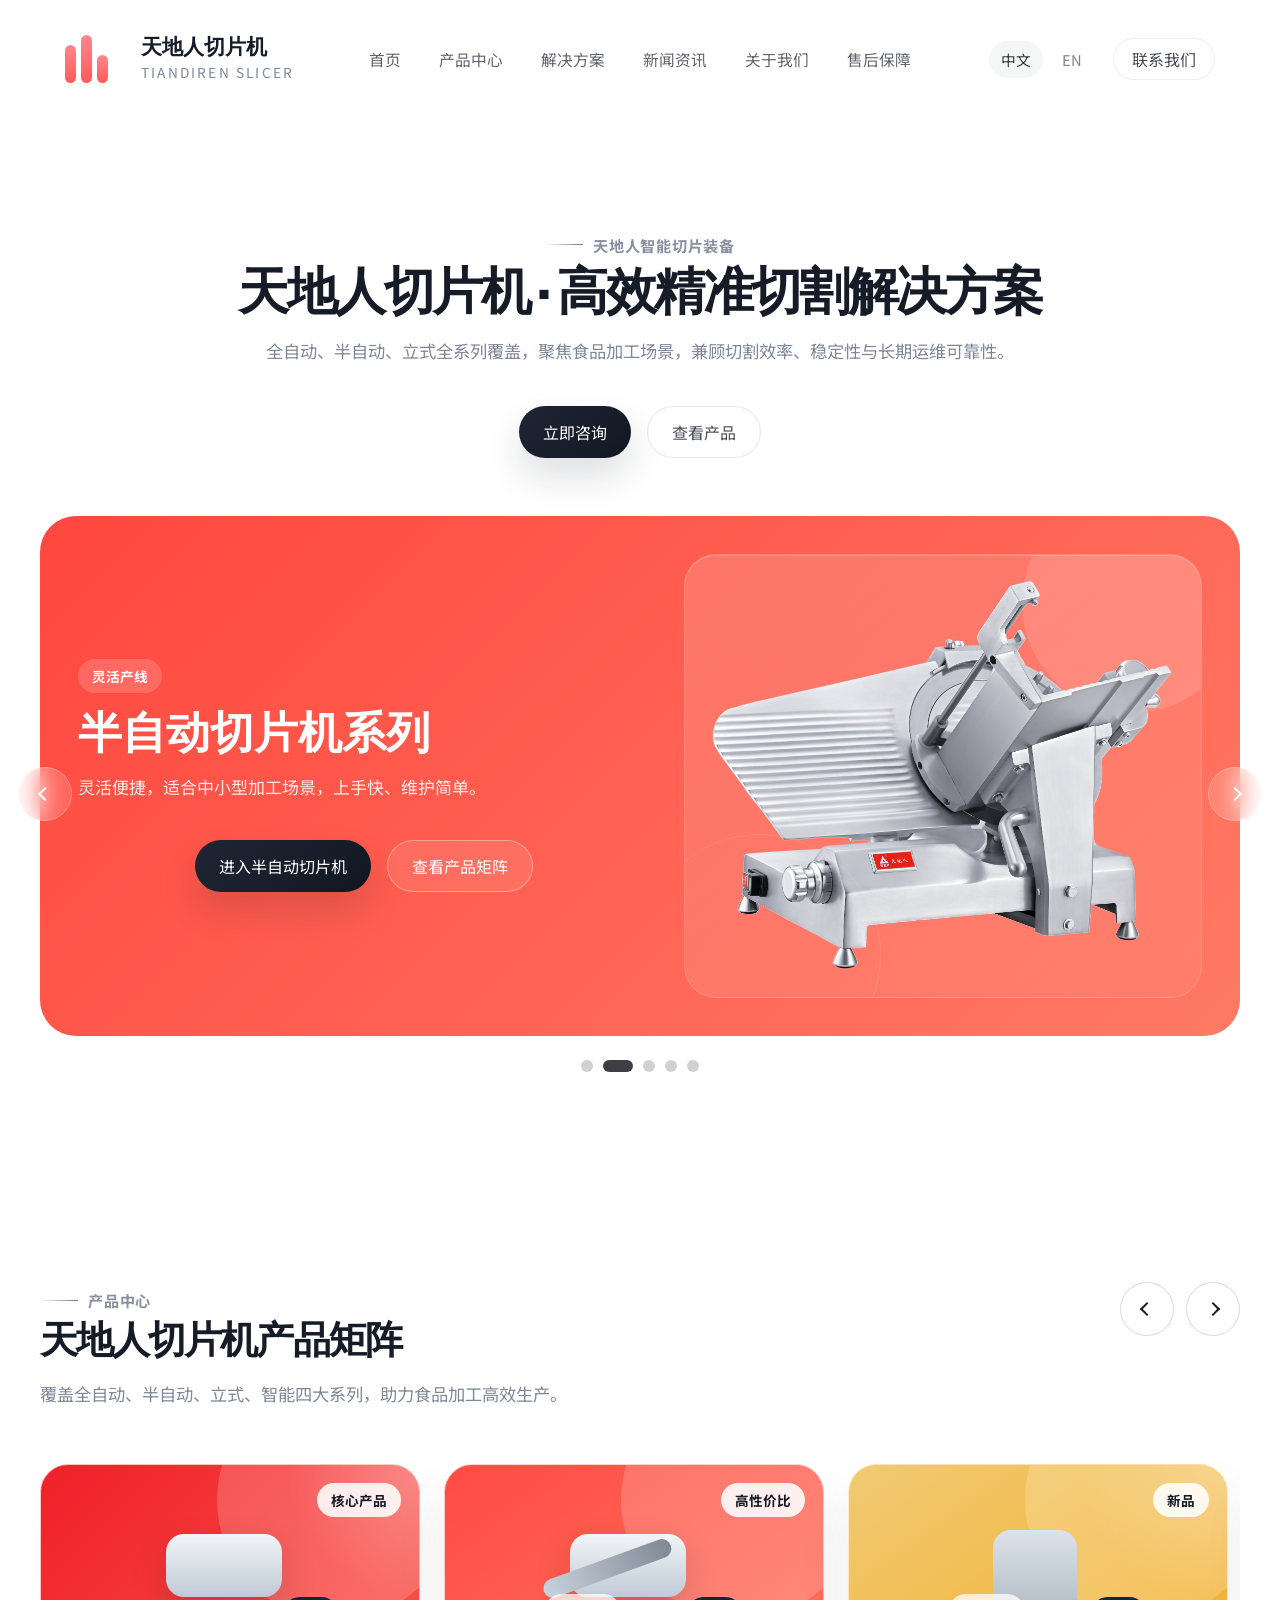
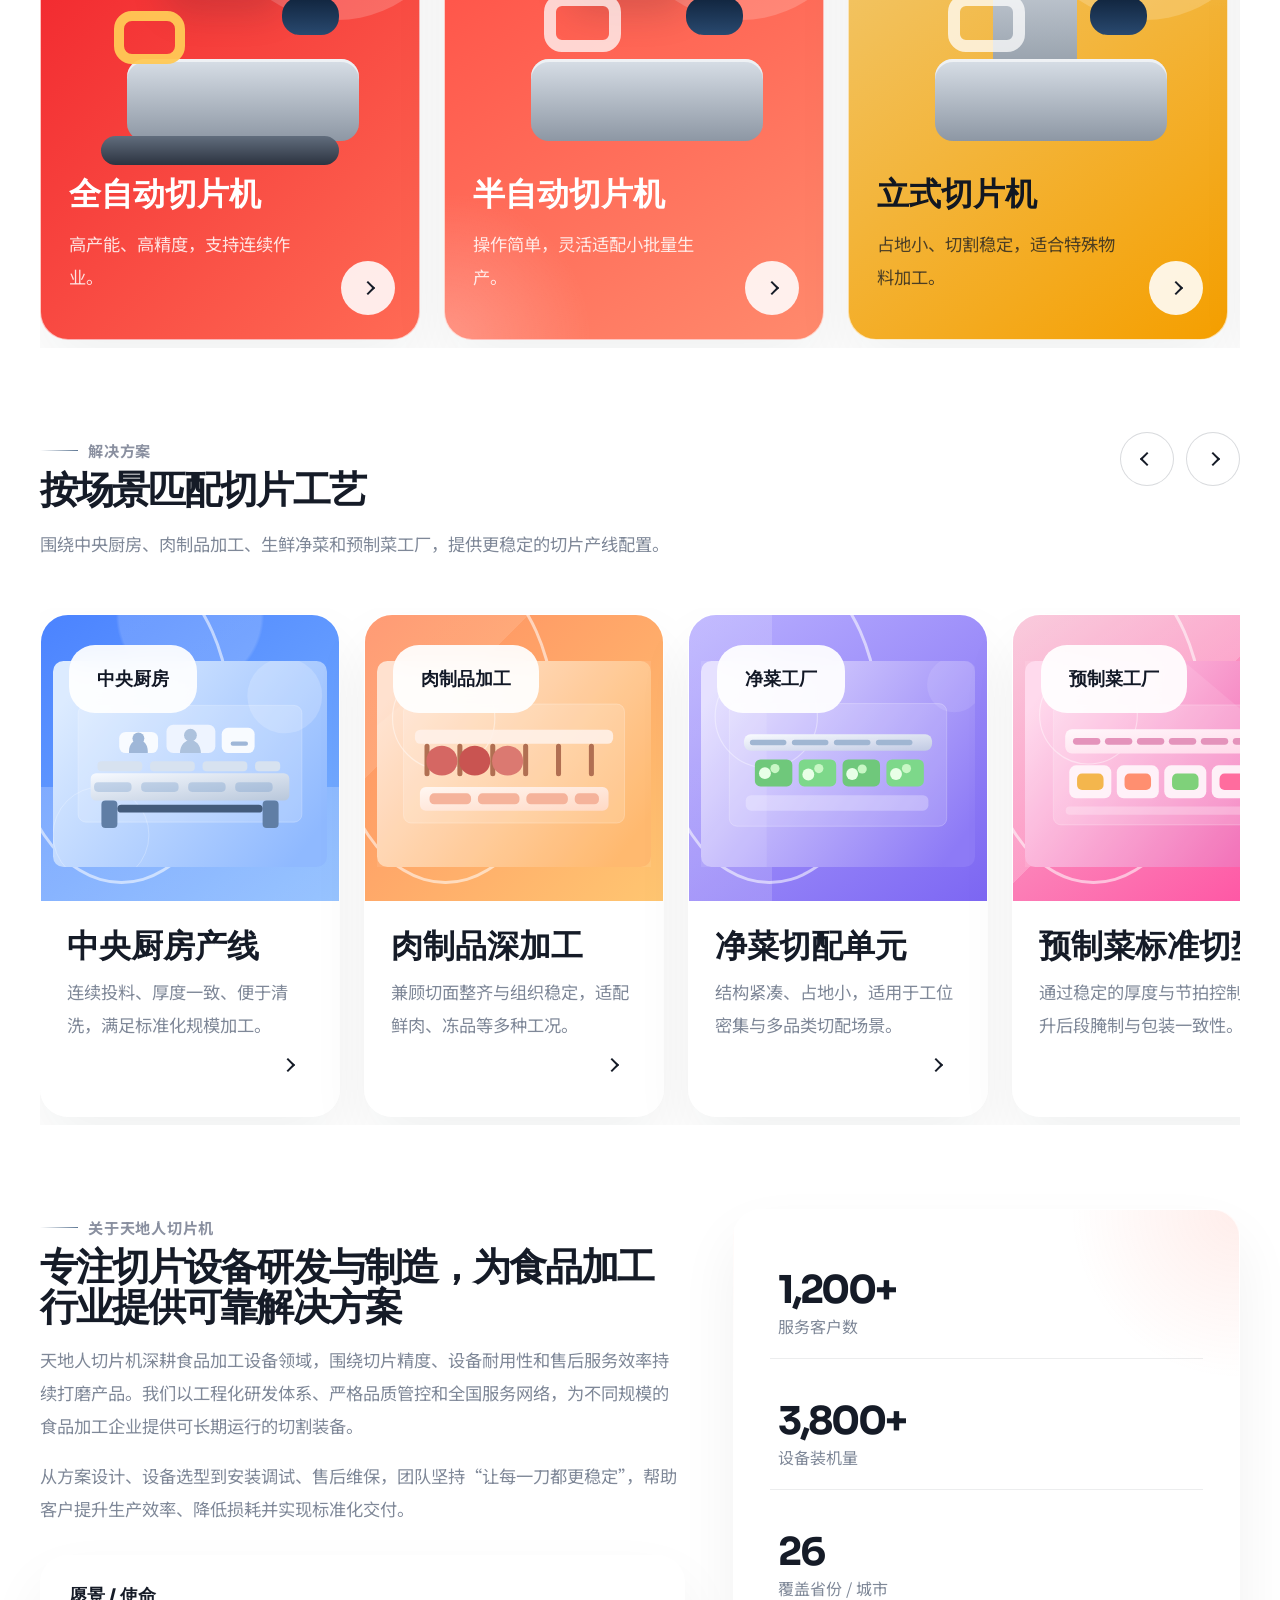
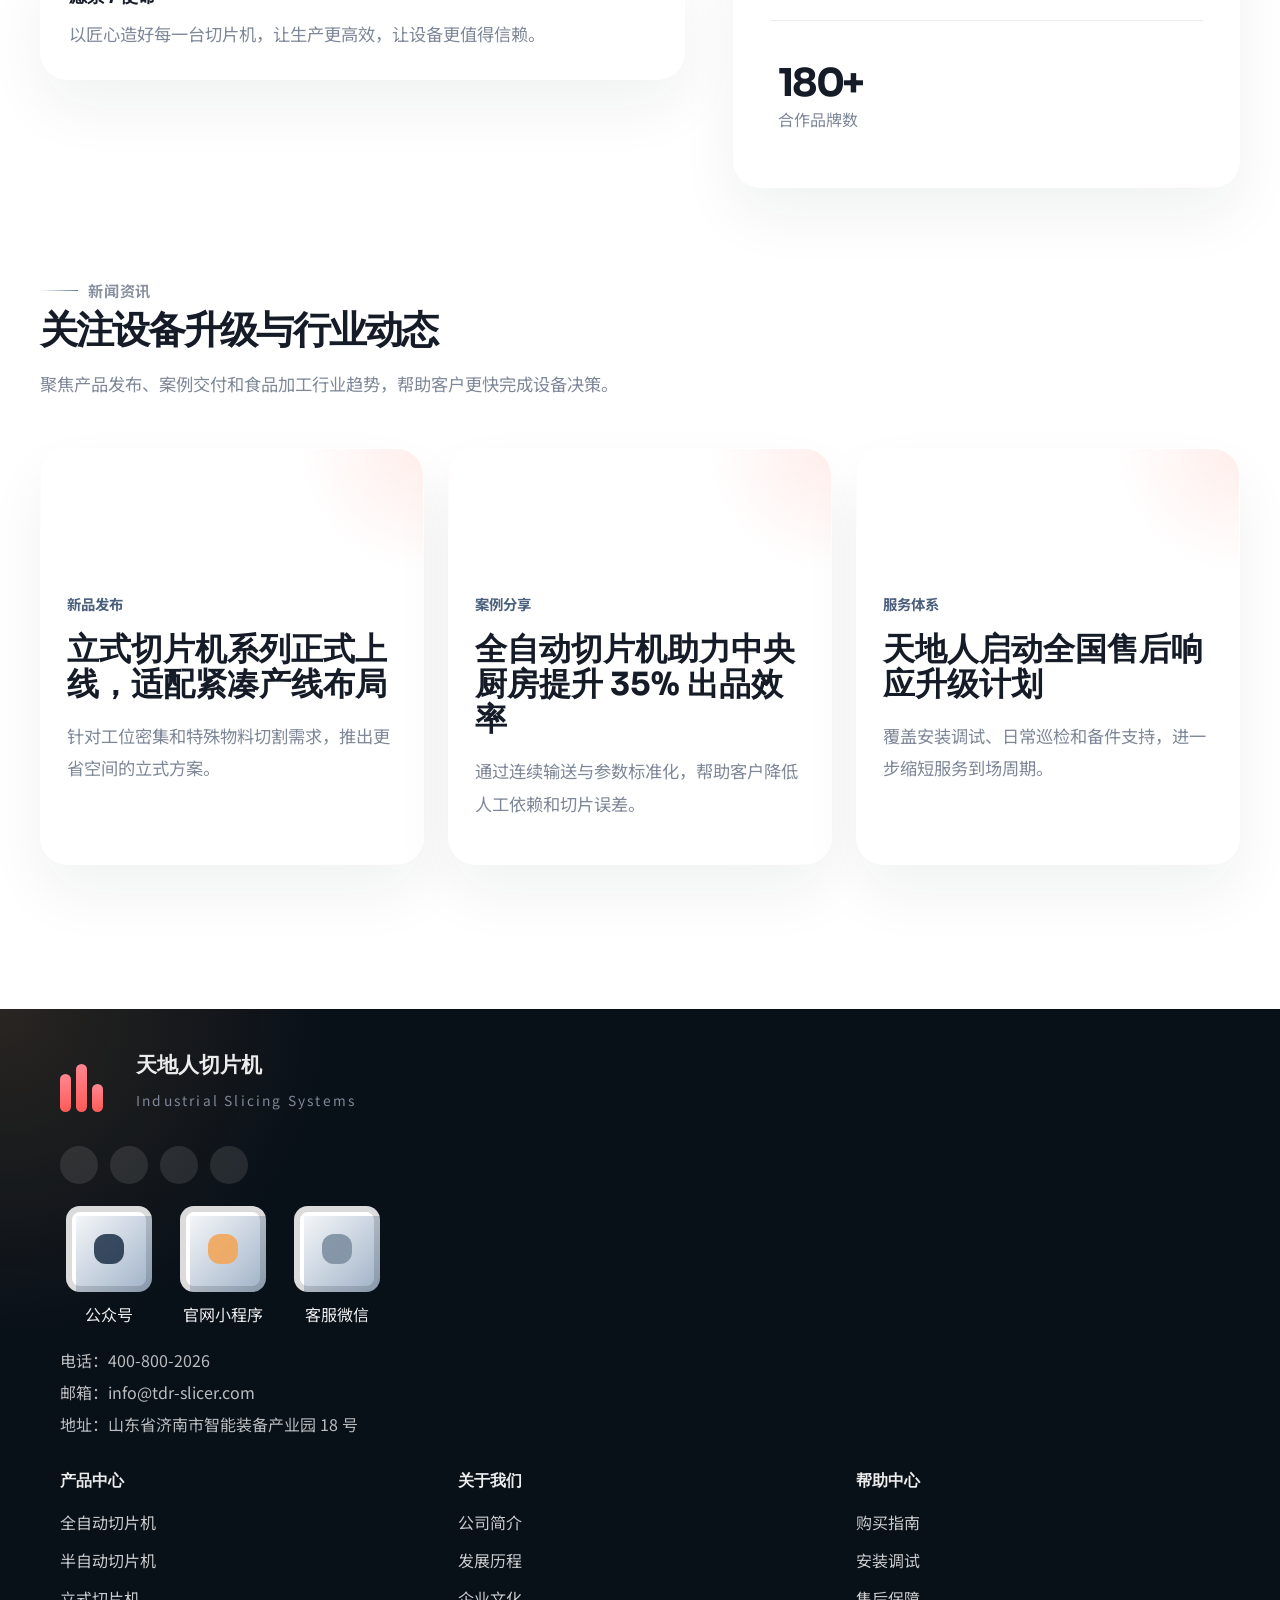
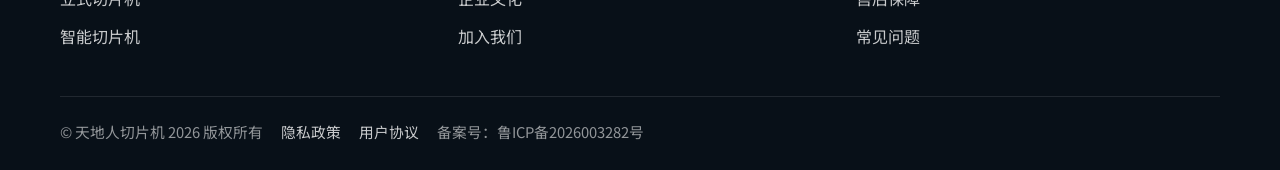
==== index.html @ 0c93b75b "Initial website snapshot" ====
<!doctype html>
<html lang="zh-CN">
  <head>
    <meta charset="UTF-8" />
    <meta name="viewport" content="width=device-width, initial-scale=1.0" />
    <title>天地人切片机 | 高效精准切割解决方案</title>
    <meta
      name="description"
      content="天地人切片机官方网站，提供全自动、半自动、立式切片机及食品加工切割解决方案。"
    />
    <link rel="preconnect" href="https://fonts.googleapis.com" />
    <link rel="preconnect" href="https://fonts.gstatic.com" crossorigin />
    <link
      href="https://fonts.googleapis.com/css2?family=Noto+Sans+SC:wght@400;500;700;800&family=Sora:wght@400;600;700;800&display=swap"
      rel="stylesheet"
    />
    <link rel="stylesheet" href="./styles.css" />
  </head>
  <body>
    <div class="page-shell">
      <header class="site-header">
        <a class="brand" href="#top" aria-label="天地人切片机官网">
          <span class="brand-mark" aria-hidden="true">
            <img class="brand-logo-image" data-image-field="brand.logo" alt="天地人切片机 Logo" />
            <span></span><span></span><span></span><span></span>
          </span>
          <span class="brand-text">
            <strong data-field="brand.name">天地人切片机</strong>
            <small data-field="brand.sub">TIANDIREN SLICER</small>
          </span>
        </a>

        <nav class="main-nav" aria-label="主导航">
          <a href="#top" data-menu-index="0">首页</a>
          <div class="nav-dropdown">
            <a class="nav-parent" href="./products.html" data-menu-index="1">产品中心</a>
            <div class="dropdown-menu" aria-label="产品中心下拉菜单">
              <a href="./products.html?category=automatic" data-product-menu-index="0">全自动切片机</a>
              <a href="./products.html?category=semi-automatic" data-product-menu-index="1">半自动切片机</a>
              <a href="./products.html?category=vertical" data-product-menu-index="2">立式切片机</a>
              <a href="./products.html?category=smart" data-product-menu-index="3">智能切片机</a>
            </div>
          </div>
          <a href="#solutions" data-menu-index="2">解决方案</a>
          <a href="#news" data-menu-index="3">新闻资讯</a>
          <a href="#about" data-menu-index="4">关于我们</a>
          <a href="./page.html?slug=after-sales-support" data-menu-index="5">售后保障</a>
        </nav>

        <div class="header-actions">
          <button class="lang-switch" type="button" aria-label="切换语言">
            <span class="lang-option is-active" data-lang-option="zh">中文</span>
            <span class="lang-option" data-lang-option="en">EN</span>
          </button>
          <a class="ghost-btn header-contact" href="#contact" data-field="header.contact.label">联系我们</a>
          <button class="menu-toggle" type="button" aria-expanded="false" aria-label="展开菜单">
            <span></span><span></span>
          </button>
        </div>
      </header>
      <div class="mobile-nav-backdrop" hidden></div>

      <main id="top">
        <section class="hero">
          <div class="hero-copy">
            <span class="eyebrow" data-field="hero.eyebrow">天地人智能切片装备</span>
            <h1 data-field="hero.title">天地人切片机 · 高效精准切割解决方案</h1>
            <p data-field="hero.desc">
              全自动、半自动、立式全系列覆盖，聚焦食品加工场景，兼顾切割效率、稳定性与长期运维可靠性。
            </p>
            <div class="hero-actions">
              <a class="primary-btn" href="#contact" data-field="hero.primaryLabel">立即咨询</a>
              <a class="ghost-btn dark" href="#products" data-field="hero.secondaryLabel">查看产品</a>
            </div>
          </div>

          <div class="hero-slider" aria-label="首屏轮播">
            <button class="slider-arrow prev" type="button" data-target="hero" aria-label="上一张">
              <span></span>
            </button>
            <div class="hero-track" data-slider="hero" id="hero-track"></div>
            <button class="slider-arrow next" type="button" data-target="hero" aria-label="下一张">
              <span></span>
            </button>

            <div class="hero-indicators" aria-label="轮播指示器" id="hero-indicators"></div>
          </div>
        </section>

        <section class="section" id="products">
          <div class="section-heading">
            <div>
              <span class="eyebrow" data-field="products.heading.eyebrow">产品中心</span>
              <h2 data-field="products.heading.title">天地人切片机产品矩阵</h2>
              <p data-field="products.heading.desc">覆盖全自动、半自动、立式三大系列，助力食品加工高效生产。</p>
            </div>
            <div class="section-nav">
              <button class="slider-arrow subtle prev" type="button" data-target="products" aria-label="上一组产品">
                <span></span>
              </button>
              <button class="slider-arrow subtle next" type="button" data-target="products" aria-label="下一组产品">
                <span></span>
              </button>
            </div>
          </div>

          <div class="card-rail" data-slider="products" id="products-rail"></div>
        </section>

        <section class="section" id="solutions">
          <div class="section-heading">
            <div>
              <span class="eyebrow" data-field="solutions.heading.eyebrow">解决方案</span>
              <h2 data-field="solutions.heading.title">按场景匹配切片工艺</h2>
              <p data-field="solutions.heading.desc">围绕中央厨房、肉制品加工、生鲜净菜和预制菜工厂，提供更稳定的切片产线配置。</p>
            </div>
            <div class="section-nav">
              <button class="slider-arrow subtle prev" type="button" data-target="solutions" aria-label="上一组方案">
                <span></span>
              </button>
              <button class="slider-arrow subtle next" type="button" data-target="solutions" aria-label="下一组方案">
                <span></span>
              </button>
            </div>
          </div>

          <div class="card-rail compact" data-slider="solutions">
            <article class="solution-card">
              <div class="solution-visual blueprint">
                <img class="visual-upload solution-upload" data-image-field="solutions.cards.0.image" alt="" />
                <div class="chip" data-solution-field="chip" data-solution-index="0">中央厨房</div>
              </div>
              <div class="solution-copy">
                <h3 data-solution-field="title" data-solution-index="0">中央厨房产线</h3>
                <p data-solution-field="desc" data-solution-index="0">连续投料、厚度一致、便于清洗，满足标准化规模加工。</p>
              </div>
              <a class="card-link" href="./page.html?slug=central-kitchen-solution" data-solution-link data-solution-index="0" aria-label="查看中央厨房方案"><span></span></a>
            </article>

            <article class="solution-card">
              <div class="solution-visual amber">
                <img class="visual-upload solution-upload" data-image-field="solutions.cards.1.image" alt="" />
                <div class="chip" data-solution-field="chip" data-solution-index="1">肉制品加工</div>
              </div>
              <div class="solution-copy">
                <h3 data-solution-field="title" data-solution-index="1">肉制品深加工</h3>
                <p data-solution-field="desc" data-solution-index="1">兼顾切面整齐与组织稳定，适配鲜肉、冻品等多种工况。</p>
              </div>
              <a class="card-link" href="./page.html?slug=meat-processing-solution" data-solution-link data-solution-index="1" aria-label="查看肉制品方案"><span></span></a>
            </article>

            <article class="solution-card">
              <div class="solution-visual silver">
                <img class="visual-upload solution-upload" data-image-field="solutions.cards.2.image" alt="" />
                <div class="chip" data-solution-field="chip" data-solution-index="2">净菜工厂</div>
              </div>
              <div class="solution-copy">
                <h3 data-solution-field="title" data-solution-index="2">净菜切配单元</h3>
                <p data-solution-field="desc" data-solution-index="2">结构紧凑、占地小，适用于工位密集与多品类切配场景。</p>
              </div>
              <a class="card-link" href="./page.html?slug=fresh-cut-factory-solution" data-solution-link data-solution-index="2" aria-label="查看净菜工厂方案"><span></span></a>
            </article>

            <article class="solution-card">
              <div class="solution-visual rose">
                <img class="visual-upload solution-upload" data-image-field="solutions.cards.3.image" alt="" />
                <div class="chip" data-solution-field="chip" data-solution-index="3">预制菜工厂</div>
              </div>
              <div class="solution-copy">
                <h3 data-solution-field="title" data-solution-index="3">预制菜标准切型</h3>
                <p data-solution-field="desc" data-solution-index="3">通过稳定的厚度与节拍控制，提升后段腌制与包装一致性。</p>
              </div>
              <a class="card-link" href="./page.html?slug=prepared-food-solution" data-solution-link data-solution-index="3" aria-label="查看预制菜方案"><span></span></a>
            </article>
          </div>
        </section>

        <section class="about section" id="about">
          <div class="about-copy">
            <span class="eyebrow" data-field="about.eyebrow">关于天地人切片机</span>
            <h2 data-field="about.title">专注切片设备研发与制造，为食品加工行业提供可靠解决方案</h2>
            <p data-field="about.p1">
              天地人切片机深耕食品加工设备领域，围绕切片精度、设备耐用性和售后服务效率持续打磨产品。
              我们以工程化研发体系、严格品质管控和全国服务网络，为不同规模的食品加工企业提供可长期运行的切割装备。
            </p>
            <p data-field="about.p2">
              从方案设计、设备选型到安装调试、售后维保，团队坚持“让每一刀都更稳定”，帮助客户提升生产效率、降低损耗并实现标准化交付。
            </p>
            <div class="mission-box">
              <strong data-field="about.missionTitle">愿景 / 使命</strong>
              <p data-field="about.missionDesc">以匠心造好每一台切片机，让生产更高效，让设备更值得信赖。</p>
            </div>
          </div>

          <div class="stats-panel">
            <div class="stat-item">
              <strong data-stat-field="value" data-stat-index="0">1,200+</strong>
              <span data-stat-field="label" data-stat-index="0">服务客户数</span>
            </div>
            <div class="stat-item">
              <strong data-stat-field="value" data-stat-index="1">3,800+</strong>
              <span data-stat-field="label" data-stat-index="1">设备装机量</span>
            </div>
            <div class="stat-item">
              <strong data-stat-field="value" data-stat-index="2">26</strong>
              <span data-stat-field="label" data-stat-index="2">覆盖省份 / 城市</span>
            </div>
            <div class="stat-item">
              <strong data-stat-field="value" data-stat-index="3">180+</strong>
              <span data-stat-field="label" data-stat-index="3">合作品牌数</span>
            </div>
          </div>
        </section>

        <section class="section news-section" id="news">
          <div class="section-heading">
            <div>
              <span class="eyebrow" data-field="news.heading.eyebrow">新闻资讯</span>
              <h2 data-field="news.heading.title">关注设备升级与行业动态</h2>
              <p data-field="news.heading.desc">聚焦产品发布、案例交付和食品加工行业趋势，帮助客户更快完成设备决策。</p>
            </div>
          </div>
          <div class="news-grid">
            <article class="news-card">
              <img class="visual-upload news-upload" data-image-field="news.cards.0.image" alt="" />
              <span data-news-field="tag" data-news-index="0">新品发布</span>
              <h3 data-news-field="title" data-news-index="0">立式切片机系列正式上线，适配紧凑产线布局</h3>
              <p data-news-field="desc" data-news-index="0">针对工位密集和特殊物料切割需求，推出更省空间的立式方案。</p>
            </article>
            <article class="news-card">
              <img class="visual-upload news-upload" data-image-field="news.cards.1.image" alt="" />
              <span data-news-field="tag" data-news-index="1">案例分享</span>
              <h3 data-news-field="title" data-news-index="1">全自动切片机助力中央厨房提升 35% 出品效率</h3>
              <p data-news-field="desc" data-news-index="1">通过连续输送与参数标准化，帮助客户降低人工依赖和切片误差。</p>
            </article>
            <article class="news-card">
              <img class="visual-upload news-upload" data-image-field="news.cards.2.image" alt="" />
              <span data-news-field="tag" data-news-index="2">服务体系</span>
              <h3 data-news-field="title" data-news-index="2">天地人启动全国售后响应升级计划</h3>
              <p data-news-field="desc" data-news-index="2">覆盖安装调试、日常巡检和备件支持，进一步缩短服务到场周期。</p>
            </article>
          </div>
        </section>
      </main>

    </div>

    <footer class="site-footer" id="contact">
      <div class="site-footer-inner">
        <div class="footer-branding">
          <div class="footer-logo">
            <span class="brand-mark" aria-hidden="true">
              <img class="brand-logo-image" data-image-field="brand.logo" alt="天地人切片机 Logo" />
              <span></span><span></span><span></span><span></span>
            </span>
            <div>
              <strong data-field="footer.brandName">天地人切片机</strong>
              <p data-field="footer.brandSub">Industrial Slicing Systems</p>
            </div>
          </div>

          <div class="social-row">
            <a href="mailto:info@tdr-slicer.com" aria-label="邮箱"></a>
            <a href="tel:400-800-2026" aria-label="电话"></a>
            <a href="#" aria-label="微信"></a>
            <a href="#" aria-label="抖音"></a>
          </div>

          <div class="qr-grid">
            <div class="qr-card">
              <div class="qr-code" data-qr-index="0"></div>
              <span data-qr-label="0">公众号</span>
            </div>
            <div class="qr-card">
              <div class="qr-code alt" data-qr-index="1"></div>
              <span data-qr-label="1">官网小程序</span>
            </div>
            <div class="qr-card">
              <div class="qr-code warm" data-qr-index="2"></div>
              <span data-qr-label="2">客服微信</span>
            </div>
          </div>

          <ul class="contact-list">
            <li data-footer-contact="0">电话：400-800-2026</li>
            <li data-footer-contact="1">邮箱：info@tdr-slicer.com</li>
            <li data-footer-contact="2">地址：山东省济南市智能装备产业园 18 号</li>
          </ul>
        </div>

        <div class="footer-links">
          <div data-footer-col="0">
            <h3 data-footer-col-title="0">产品中心</h3>
            <a href="#products" data-footer-link="0:0">全自动切片机</a>
            <a href="#products" data-footer-link="0:1">半自动切片机</a>
            <a href="#products" data-footer-link="0:2">立式切片机</a>
            <a href="#products" data-footer-link="0:3">配件服务</a>
          </div>
          <div data-footer-col="1">
            <h3 data-footer-col-title="1">关于我们</h3>
            <a href="#about" data-footer-link="1:0">公司简介</a>
            <a href="#about" data-footer-link="1:1">发展历程</a>
            <a href="#about" data-footer-link="1:2">企业文化</a>
            <a href="#contact" data-footer-link="1:3">加入我们</a>
          </div>
          <div data-footer-col="2">
            <h3 data-footer-col-title="2">帮助中心</h3>
            <a href="#contact" data-footer-link="2:0">购买指南</a>
            <a href="#contact" data-footer-link="2:1">安装调试</a>
            <a href="#contact" data-footer-link="2:2">售后保障</a>
            <a href="#contact" data-footer-link="2:3">常见问题</a>
          </div>
        </div>

        <div class="footer-bottom">
          <span data-field="footer.copyright">© 天地人切片机 2026 版权所有</span>
          <a href="#" data-field="footer.privacy">隐私政策</a>
          <a href="#" data-field="footer.terms">用户协议</a>
          <span data-field="footer.icp">备案号：鲁ICP备2026003282号</span>
        </div>
      </div>
    </footer>

    <script src="./content.js"></script>
    <script src="./script.js"></script>
  </body>
</html>
---- styles.css ----
:root {
  --bg: #ffffff;
  --surface: rgba(255, 255, 255, 0.78);
  --surface-strong: #ffffff;
  --ink: #151b27;
  --muted: #7f8898;
  --line: rgba(16, 26, 43, 0.08);
  --deep-blue: #121826;
  --steel: #a6adba;
  --silver: #e2e2e6;
  --orange: #ff6e57;
  --orange-soft: #ffb493;
  --shadow: 0 28px 60px rgba(21, 27, 39, 0.06);
  --radius-xl: 36px;
  --radius-lg: 28px;
  --radius-md: 22px;
  --container: min(1760px, calc(100vw - 96px));
}

* {
  box-sizing: border-box;
}

html {
  scroll-behavior: smooth;
}

body {
  margin: 0;
  font-family: "Noto Sans SC", sans-serif;
  color: var(--ink);
  background: #ffffff;
}

a {
  color: inherit;
  text-decoration: none;
}

button {
  font: inherit;
}

.page-shell {
  width: var(--container);
  margin: 0 auto;
  padding: 20px 0 48px;
}

.site-header {
  position: sticky;
  top: 20px;
  z-index: 20;
  display: flex;
  align-items: center;
  justify-content: space-between;
  gap: 24px;
  padding: 14px 24px;
  margin-bottom: 36px;
  border: 1px solid transparent;
  border-radius: 999px;
  background: transparent;
  backdrop-filter: none;
  box-shadow: none;
  transform: translateY(0);
  opacity: 1;
  transition: transform 0.32s ease, opacity 0.32s ease;
}

.site-header.is-hidden {
  transform: translateY(-140%);
  opacity: 0;
  pointer-events: none;
}

.brand,
.footer-logo {
  display: flex;
  align-items: center;
  gap: 18px;
}

.brand-mark {
  display: inline-grid;
  grid-template-columns: repeat(4, 11px);
  gap: 5px;
  align-items: end;
  width: 58px;
  height: 48px;
  position: relative;
  flex: 0 0 58px;
}

.brand-mark span {
  display: block;
  width: 11px;
  border-radius: 999px;
  background: linear-gradient(180deg, #ff8790 0%, #ff5a57 100%);
}

.brand-logo-image {
  position: absolute;
  inset: 0;
  width: 100%;
  height: 100%;
  object-fit: contain;
  opacity: 0;
  z-index: 2;
}

.brand-logo-image.has-image {
  opacity: 1;
}

.brand-mark.has-image span {
  opacity: 0;
}

.brand-mark span:nth-child(1) {
  height: 24px;
}

.brand-mark span:nth-child(2) {
  height: 38px;
}

.brand-mark span:nth-child(3) {
  height: 48px;
}

.brand-mark span:nth-child(4) {
  height: 28px;
}

.brand-text strong,
.footer-logo strong {
  display: block;
  font-family: "Sora", sans-serif;
  font-size: 1.34rem;
  line-height: 1.1;
}

.brand-text small,
.footer-logo p {
  color: var(--muted);
  font-size: 0.86rem;
  letter-spacing: 0.16em;
}

.main-nav {
  display: flex;
  align-items: center;
  gap: 18px;
}

.nav-dropdown {
  position: relative;
  display: flex;
  align-items: center;
}

.nav-parent {
  display: inline-flex;
  align-items: center;
}

.dropdown-menu {
  position: absolute;
  top: calc(100% + 14px);
  left: 50%;
  display: grid;
  min-width: 220px;
  padding: 10px;
  border: 1px solid rgba(16, 26, 43, 0.08);
  border-radius: 22px;
  background: rgba(255, 255, 255, 0.98);
  box-shadow: 0 22px 44px rgba(16, 26, 43, 0.12);
  opacity: 0;
  visibility: hidden;
  transform: translateX(-50%) translateY(10px);
  transition: opacity 0.24s ease, transform 0.24s ease, visibility 0.24s ease;
  z-index: 35;
}

.dropdown-menu a {
  display: flex;
  align-items: center;
  min-height: 44px;
  padding: 10px 14px;
  border-radius: 14px;
  color: rgba(21, 27, 39, 0.72);
}

.nav-dropdown:hover .dropdown-menu,
.nav-dropdown:focus-within .dropdown-menu {
  opacity: 1;
  visibility: visible;
  transform: translateX(-50%) translateY(0);
}

.main-nav a,
.lang-switch,
.ghost-btn,
.primary-btn {
  transition: 0.28s ease;
}

.main-nav a {
  padding: 8px 10px;
  color: rgba(21, 27, 39, 0.68);
  font-weight: 400;
  font-size: 0.98rem;
}

.main-nav a:hover,
.main-nav a:focus-visible {
  color: rgba(21, 27, 39, 0.9);
}

.header-actions {
  display: flex;
  align-items: center;
  gap: 12px;
}

.lang-switch,
.ghost-btn,
.primary-btn,
.menu-toggle {
  border: 0;
  border-radius: 999px;
}

.lang-switch {
  display: inline-flex;
  align-items: center;
  gap: 4px;
  padding: 4px;
  color: var(--deep-blue);
  background: transparent;
  cursor: pointer;
}

.lang-option {
  min-width: 50px;
  padding: 8px 12px;
  border-radius: 999px;
  color: rgba(21, 27, 39, 0.55);
  font-size: 0.92rem;
  font-weight: 400;
}

.lang-option.is-active {
  background: rgba(21, 27, 39, 0.04);
  color: rgba(21, 27, 39, 0.88);
  box-shadow: none;
}

.ghost-btn,
.primary-btn {
  display: inline-flex;
  align-items: center;
  justify-content: center;
  min-height: 52px;
  padding: 0 24px;
}

.ghost-btn {
  border: 1px solid rgba(16, 26, 43, 0.08);
  background: rgba(255, 255, 255, 0.72);
  color: rgba(21, 27, 39, 0.78);
  font-weight: 400;
}

.ghost-btn:hover,
.ghost-btn:focus-visible {
  transform: translateY(-2px);
  background: rgba(255, 255, 255, 0.9);
}

.ghost-btn.dark {
  border-color: rgba(21, 27, 39, 0.1);
  background: rgba(255, 255, 255, 0.88);
}

.ghost-btn.light {
  border-color: rgba(255, 255, 255, 0.34);
  color: #fff;
  background: rgba(255, 255, 255, 0.1);
}

.primary-btn {
  color: #fff;
  background: linear-gradient(135deg, #202534 0%, #111722 100%);
  box-shadow: 0 18px 36px rgba(21, 27, 39, 0.14);
}

.primary-btn:hover,
.primary-btn:focus-visible {
  transform: translateY(-2px);
  box-shadow: 0 26px 52px rgba(16, 36, 61, 0.22);
}

.header-contact {
  min-height: 42px;
  padding-inline: 18px;
}

.menu-toggle {
  display: none;
  width: 46px;
  height: 46px;
  background: rgba(255, 255, 255, 0.82);
}

.menu-toggle span {
  display: block;
  width: 18px;
  height: 2px;
  margin: 5px auto;
  border-radius: 999px;
  background: var(--deep-blue);
}

.mobile-nav-backdrop {
  position: fixed;
  inset: 0;
  z-index: 18;
  background: rgba(10, 16, 28, 0.18);
  backdrop-filter: blur(4px);
}

.hero {
  padding: 92px 0 126px;
}

.hero-copy {
  max-width: 860px;
  margin: 0 auto 58px;
  text-align: center;
}

.eyebrow {
  display: inline-flex;
  align-items: center;
  gap: 10px;
  margin-bottom: 10px;
  color: #4b607d;
  color: #8a90a0;
  font-weight: 700;
  font-size: 0.95rem;
  letter-spacing: 0.05em;
  text-transform: uppercase;
}

.eyebrow::before {
  content: "";
  width: 38px;
  height: 1px;
  background: linear-gradient(90deg, transparent, rgba(27, 63, 103, 0.7));
}

.hero h1,
.section h2,
.about h2 {
  margin: 0;
  font-family: "Sora", sans-serif;
  font-size: clamp(2.6rem, 4vw, 5.5rem);
  line-height: 1.02;
  letter-spacing: -0.05em;
}

.hero-copy p,
.section-heading p,
.about-copy p,
.news-card p,
.product-content p,
.solution-copy p {
  color: var(--muted);
  font-size: 1.08rem;
  line-height: 1.9;
}

.hero-actions,
.slide-actions {
  display: flex;
  justify-content: center;
  gap: 16px;
  margin-top: 38px;
}

.hero-slider {
  position: relative;
}

.hero-track {
  position: relative;
  min-height: 520px;
  touch-action: pan-y;
}

.hero-slide {
  position: absolute;
  inset: 0;
  display: grid;
  grid-template-columns: 1.05fr 0.95fr;
  align-items: center;
  gap: 34px;
  padding: 48px 56px;
  border-radius: var(--radius-xl);
  opacity: 0;
  pointer-events: none;
  transform: translateX(20px) scale(0.985);
  transition: opacity 0.55s ease, transform 0.55s ease;
  overflow: hidden;
}

.hero-slide::before,
.hero-slide::after,
.product-card::before,
.solution-visual::before {
  content: "";
  position: absolute;
  border-radius: 50%;
}

.hero-slide.is-active {
  opacity: 1;
  pointer-events: auto;
  transform: translateX(0) scale(1);
}

.theme-overview {
  color: #fff;
  background:
    radial-gradient(circle at 25% 40%, rgba(255, 255, 255, 0.14) 0 18%, transparent 18.5%),
    radial-gradient(circle at 78% 50%, rgba(255, 255, 255, 0.1) 0 15%, transparent 15.5%),
    linear-gradient(135deg, #ff5e4d 0%, #ff6f5f 46%, #ff8268 100%);
}

.theme-overview::before {
  inset: -24% auto auto -8%;
  width: 38%;
  height: 82%;
  border: 1px solid rgba(255, 255, 255, 0.12);
}

.theme-overview::after {
  right: -8%;
  bottom: -34%;
  width: 44%;
  height: 90%;
  background: rgba(255, 255, 255, 0.12);
}

.theme-auto {
  background:
    linear-gradient(135deg, #ff473f, #ff7a64),
    linear-gradient(90deg, rgba(255, 255, 255, 0.06) 0 50%, transparent 50% 100%);
  color: #fff;
}

.theme-semi {
  color: #fff;
  background:
    radial-gradient(circle at top right, rgba(255, 255, 255, 0.12), transparent 26%),
    linear-gradient(135deg, #fd906f 0%, #ffc49f 100%);
}

.theme-vertical {
  color: #fff;
  background:
    linear-gradient(145deg, #f1c56d 0%, #f0b84d 60%, #f8d88e 100%);
}

.hero-slide-copy {
  position: relative;
  z-index: 1;
}

.slide-badge,
.tag,
.chip {
  display: inline-flex;
  align-items: center;
  justify-content: center;
  min-height: 34px;
  padding: 0 14px;
  border-radius: 999px;
  background: rgba(255, 255, 255, 0.16);
  backdrop-filter: blur(12px);
  font-size: 0.85rem;
  font-weight: 700;
}

.hero-slide h2 {
  margin: 18px 0 14px;
  font-family: "Sora", sans-serif;
  font-size: clamp(2.2rem, 3.4vw, 4.6rem);
  line-height: 1.05;
}

.hero-slide p {
  max-width: 540px;
  margin: 0;
  color: rgba(255, 255, 255, 0.88);
  font-size: 1.06rem;
  line-height: 1.85;
}

.hero-machine,
.machine-card {
  position: relative;
  height: 100%;
}

.hero-media-link {
  display: block;
  height: 100%;
  color: inherit;
}

.machine-card {
  min-height: 360px;
  border: 1px solid rgba(255, 255, 255, 0.14);
  border-radius: 32px;
  background: linear-gradient(145deg, rgba(255, 255, 255, 0.18), rgba(255, 255, 255, 0.08));
  box-shadow: inset 0 1px 0 rgba(255, 255, 255, 0.2);
  overflow: hidden;
  cursor: pointer;
}

.visual-upload {
  width: 100%;
  height: 100%;
  object-fit: cover;
  opacity: 0;
  transition: opacity 0.25s ease;
}

.visual-upload.has-image {
  opacity: 1;
}

.hero-visual {
  position: absolute;
  inset: 0;
  z-index: 0;
}

.machine-card.has-uploaded-media .hero-visual,
.machine-card.has-uploaded-media .hero-video {
  object-fit: contain;
  object-position: center center;
}

.machine-card.has-uploaded-media {
  background: linear-gradient(145deg, rgba(255, 255, 255, 0.16), rgba(255, 255, 255, 0.06));
}

.machine-card.has-uploaded-media .hero-visual,
.machine-card.has-uploaded-media .hero-video {
  padding: 8px 10px 18px;
  border-radius: 24px;
}

.hero-video {
  position: absolute;
  inset: 0;
  z-index: 0;
  object-fit: cover;
}

.machine-card::before,
.machine-card::after {
  content: "";
  position: absolute;
  inset: auto;
  border-radius: 50%;
}

.machine-card::before {
  top: -14%;
  right: -8%;
  width: 220px;
  height: 220px;
  background: rgba(255, 255, 255, 0.12);
}

.machine-card::after {
  left: -9%;
  bottom: -18%;
  width: 240px;
  height: 240px;
  border: 1px solid rgba(255, 255, 255, 0.1);
}

.machine-notes {
  position: absolute;
  left: 28px;
  right: 28px;
  bottom: 22px;
  display: flex;
  flex-wrap: wrap;
  gap: 10px;
  padding: 0;
  margin: 0;
  list-style: none;
  z-index: 1;
}

.machine-notes li {
  padding: 10px 14px;
  border-radius: 999px;
  background: rgba(255, 255, 255, 0.12);
  font-size: 0.84rem;
}

.machine {
  position: absolute;
  inset: 56px 44px 74px;
  z-index: 1;
}

.machine span {
  position: absolute;
  display: block;
  border-radius: 18px;
}

.machine-body {
  left: 18%;
  right: 10%;
  bottom: 10%;
  height: 34%;
  background: linear-gradient(180deg, #d8dfe7 0%, #8d97a4 100%);
  box-shadow: inset 0 3px 0 rgba(255, 255, 255, 0.6);
}

.machine-top {
  left: 30%;
  top: 4%;
  width: 36%;
  height: 26%;
  border-radius: 24px;
  background: linear-gradient(180deg, #f2f5f7 0%, #c0cad6 100%);
  box-shadow: 0 16px 36px rgba(16, 26, 43, 0.16);
}

.machine-panel {
  right: 16%;
  top: 30%;
  width: 18%;
  height: 16%;
  background: linear-gradient(180deg, #10243d 0%, #29496f 100%);
}

.machine-track {
  left: 10%;
  right: 16%;
  bottom: 0;
  height: 12%;
  border-radius: 999px;
  background: linear-gradient(180deg, #616d7d 0%, #2c3340 100%);
}

.machine-wheel {
  left: 14%;
  top: 36%;
  width: 22%;
  height: 22%;
  border-radius: 50%;
  border: 10px solid rgba(255, 202, 86, 0.95);
}

.machine-blade {
  left: 22%;
  top: 29%;
  width: 24%;
  height: 24%;
  border-radius: 50%;
  border: 12px solid rgba(255, 255, 255, 0.74);
}

.machine-arm {
  left: 22%;
  top: 24%;
  width: 42%;
  height: 8%;
  border-radius: 999px;
  background: linear-gradient(90deg, #c9d2dc, #7f8894);
  transform: rotate(-20deg);
  transform-origin: left center;
}

.machine-tower {
  left: 36%;
  top: 2%;
  width: 26%;
  height: 66%;
  border-radius: 30px;
  background: linear-gradient(180deg, #dce3ea 0%, #8c96a2 100%);
}

.machine-wide .machine-top {
  width: 42%;
}

.machine-wide .machine-body {
  left: 12%;
  right: 8%;
}

.machine-wide .machine-track {
  left: 8%;
  right: 12%;
}

.machine-wide .machine-blade {
  left: 54%;
  top: 20%;
}

.highlight {
  background: linear-gradient(145deg, rgba(255, 255, 255, 0.18), rgba(242, 166, 90, 0.08));
}

.warm {
  background: linear-gradient(145deg, rgba(255, 255, 255, 0.18), rgba(242, 166, 90, 0.18));
}

.steel {
  background: linear-gradient(145deg, rgba(255, 255, 255, 0.16), rgba(143, 157, 177, 0.14));
}

.slider-arrow {
  position: absolute;
  top: 50%;
  z-index: 2;
  display: inline-flex;
  align-items: center;
  justify-content: center;
  width: 54px;
  height: 54px;
  margin-top: -27px;
  border: 1px solid rgba(255, 255, 255, 0.26);
  border-radius: 50%;
  background: rgba(255, 255, 255, 0.12);
  backdrop-filter: blur(14px);
  color: #fff;
  cursor: pointer;
}

.slider-arrow.subtle {
  position: static;
  margin: 0;
  border-color: rgba(16, 26, 43, 0.16);
  background: rgba(255, 255, 255, 0.8);
  color: var(--ink);
}

.slider-arrow.prev {
  left: -22px;
}

.slider-arrow.next {
  right: -22px;
}

.slider-arrow span,
.card-link span {
  width: 10px;
  height: 10px;
  border-top: 2px solid currentColor;
  border-right: 2px solid currentColor;
}

.slider-arrow.prev span {
  transform: rotate(-135deg);
}

.slider-arrow.next span,
.card-link span {
  transform: rotate(45deg);
}

.hero-indicators {
  display: flex;
  justify-content: center;
  gap: 10px;
  margin-top: 24px;
}

.hero-indicators button {
  width: 12px;
  height: 12px;
  padding: 0;
  border: 0;
  border-radius: 999px;
  background: rgba(16, 26, 43, 0.2);
  cursor: pointer;
  transition: 0.28s ease;
}

.hero-indicators button.is-active {
  width: 30px;
  background: #3d3f44;
}

.section {
  padding: 84px 0 0;
}

.section-heading {
  display: flex;
  align-items: flex-start;
  justify-content: space-between;
  gap: 24px;
  margin-bottom: 30px;
}

.section h2,
.about h2 {
  font-size: clamp(2rem, 3vw, 3.4rem);
}

.section-nav {
  display: flex;
  gap: 12px;
}

.card-rail {
  display: grid;
  grid-auto-flow: column;
  grid-auto-columns: minmax(380px, 1fr);
  gap: 24px;
  overflow-x: auto;
  padding: 6px 2px 8px;
  scroll-snap-type: x mandatory;
  scrollbar-width: none;
  -webkit-overflow-scrolling: touch;
  touch-action: pan-x;
}

.card-rail::-webkit-scrollbar {
  display: none;
}

.product-card,
.solution-card,
.news-card,
.stats-panel,
.mission-box {
  position: relative;
  overflow: hidden;
  border: 1px solid rgba(255, 255, 255, 0.65);
  border-radius: var(--radius-lg);
  background: rgba(255, 255, 255, 0.72);
  box-shadow: var(--shadow);
}

.product-card {
  min-height: 440px;
  padding: 28px;
  scroll-snap-align: start;
}

.product-card::before {
  top: -18%;
  right: -10%;
  width: 240px;
  height: 240px;
  background: rgba(255, 255, 255, 0.18);
}

.accent-blue {
  background:
    radial-gradient(circle at top right, rgba(255, 255, 255, 0.24), transparent 22%),
    linear-gradient(135deg, #f0202a, #ff6b55);
  color: #fff;
}

.accent-silver {
  background:
    radial-gradient(circle at bottom left, rgba(255, 255, 255, 0.24), transparent 24%),
    linear-gradient(145deg, #ff4b43, #ff8a6d);
  color: #fff;
}

.accent-steel {
  background:
    radial-gradient(circle at top right, rgba(255, 255, 255, 0.22), transparent 24%),
    linear-gradient(145deg, #f1ca74, #f59f00);
  color: #111722;
}

.tag {
  position: absolute;
  top: 18px;
  right: 18px;
  background: rgba(255, 255, 255, 0.88);
  color: var(--ink);
}

.card-machine {
  position: relative;
  inset: auto;
  height: 240px;
  margin: 32px 0 12px;
  z-index: 1;
}

.product-visual {
  position: absolute;
  inset: 0;
  z-index: 0;
}

.product-content {
  max-width: 78%;
}

.product-content h3,
.solution-copy h3,
.news-card h3 {
  margin: 0;
  font-family: "Sora", sans-serif;
  font-size: 2rem;
  line-height: 1.1;
}

.product-content p {
  margin-top: 16px;
  color: rgba(255, 255, 255, 0.84);
}

.accent-steel .product-content p {
  color: rgba(17, 23, 34, 0.74);
}

.card-link {
  position: absolute;
  right: 24px;
  bottom: 24px;
  display: inline-flex;
  align-items: center;
  justify-content: center;
  width: 54px;
  height: 54px;
  border: 0;
  border-radius: 50%;
  background: rgba(255, 255, 255, 0.88);
  color: var(--ink);
}

.card-link:hover,
.solution-card:hover,
.product-card:hover,
.news-card:hover {
  transform: translateY(-4px);
}

.product-card,
.solution-card,
.news-card,
.card-link {
  transition: transform 0.3s ease, box-shadow 0.3s ease;
}

.card-rail.compact {
  grid-auto-columns: minmax(300px, 1fr);
}

.solution-card {
  min-height: 410px;
  scroll-snap-align: start;
}

.solution-visual {
  position: relative;
  height: 286px;
  overflow: hidden;
}

.solution-upload {
  position: absolute;
  inset: 0;
  z-index: 0;
  object-fit: contain;
  object-position: center center;
  padding: 12px 12px 0;
}

.solution-visual::before {
  inset: -20% auto auto -10%;
  width: 72%;
  height: 112%;
  border: 3px solid rgba(255, 255, 255, 0.56);
}

.solution-visual .chip {
  position: absolute;
  left: 28px;
  top: 30px;
  min-height: 68px;
  padding: 0 28px;
  border-radius: 26px;
  background: rgba(255, 255, 255, 0.92);
  font-family: "Sora", sans-serif;
  font-size: 1.1rem;
  color: var(--deep-blue);
  z-index: 1;
}

.blueprint {
  background:
    linear-gradient(180deg, transparent 0 60%, rgba(255, 255, 255, 0.22) 60% 100%),
    radial-gradient(circle at top center, rgba(255, 255, 255, 0.16) 0 22%, transparent 23%),
    linear-gradient(145deg, #4b83ff, #7bb3ff);
}

.amber {
  background:
    linear-gradient(135deg, rgba(255, 255, 255, 0.12) 0 28%, transparent 28%),
    linear-gradient(135deg, #ff8d62, #ffc671);
}

.silver {
  background:
    linear-gradient(90deg, rgba(255, 255, 255, 0.16) 0 28%, transparent 28% 100%),
    linear-gradient(145deg, #b8afff, #7d67f3);
}

.rose {
  background:
    linear-gradient(135deg, rgba(255, 255, 255, 0.22) 0 46%, transparent 46%),
    linear-gradient(145deg, #f8bdd3, #ff4da0);
}

.solution-copy {
  padding: 28px 26px 74px;
}

.solution-copy p {
  margin: 12px 0 0;
}

.about {
  display: grid;
  grid-template-columns: 1.12fr 0.88fr;
  gap: 48px;
  align-items: start;
}

.mission-box {
  margin-top: 30px;
  padding: 28px;
}

.mission-box strong {
  display: block;
  font-family: "Sora", sans-serif;
  font-size: 1.1rem;
}

.mission-box p {
  margin: 10px 0 0;
}

.stats-panel {
  display: grid;
  gap: 18px;
  padding: 36px;
  background:
    radial-gradient(circle at top right, rgba(255, 110, 87, 0.12), transparent 22%),
    rgba(255, 255, 255, 0.75);
}

.stat-item {
  padding: 20px 8px;
  border-bottom: 1px solid rgba(16, 26, 43, 0.08);
}

.stat-item:last-child {
  border-bottom: 0;
}

.stat-item strong {
  display: block;
  font-family: "Sora", sans-serif;
  font-size: clamp(2.3rem, 3vw, 4rem);
  letter-spacing: -0.06em;
}

.stat-item span {
  color: var(--muted);
  font-size: 1rem;
}

.news-grid {
  display: grid;
  grid-template-columns: repeat(3, minmax(0, 1fr));
  gap: 24px;
}

.news-card {
  min-height: 260px;
  padding: 26px;
  background:
    radial-gradient(circle at top right, rgba(255, 110, 87, 0.12), transparent 22%),
    rgba(255, 255, 255, 0.72);
}

.news-upload {
  display: block;
  height: 124px;
  margin: -26px -26px 18px;
  border-radius: 28px 28px 20px 20px;
}

.news-card span {
  display: inline-flex;
  margin-bottom: 18px;
  color: #4b607d;
  font-size: 0.9rem;
  font-weight: 700;
}

.site-footer {
  margin-top: 96px;
  width: 100vw;
  padding: 44px 0 28px;
  border-radius: 0;
  background:
    radial-gradient(circle at top left, rgba(242, 166, 90, 0.14), transparent 22%),
    #081018;
  color: rgba(255, 255, 255, 0.92);
}

.site-footer-inner {
  width: min(1320px, calc(100vw - 120px));
  margin: 0 auto;
  display: grid;
  grid-template-columns: 1.1fr 0.9fr;
  gap: 34px;
}

.site-footer a {
  color: rgba(255, 255, 255, 0.78);
}

.site-footer a:hover {
  color: #fff;
}

.footer-links,
.site-footer-inner {
  display: grid;
  gap: 34px;
}

.footer-branding {
  display: flex;
  flex-direction: column;
  gap: 22px;
}

.social-row {
  display: flex;
  gap: 12px;
}

.social-row a {
  width: 38px;
  height: 38px;
  border-radius: 50%;
  background: rgba(255, 255, 255, 0.1);
}

.qr-grid {
  display: flex;
  flex-wrap: wrap;
  gap: 16px;
}

.qr-card {
  display: grid;
  gap: 10px;
  justify-items: center;
  min-width: 98px;
}

.qr-code {
  position: relative;
  width: 86px;
  height: 86px;
  border-radius: 14px;
  background:
    linear-gradient(90deg, #fff 10px, transparent 10px) 0 0 / 18px 18px,
    linear-gradient(#fff 10px, transparent 10px) 0 0 / 18px 18px,
    linear-gradient(135deg, #ffffff 0%, #9eb1c7 100%);
  box-shadow: inset 0 0 0 6px rgba(0, 0, 0, 0.14);
  background-size: cover;
  background-position: center;
}

.qr-code::after {
  content: "";
  position: absolute;
  inset: 28px;
  border-radius: 12px;
  background: rgba(16, 36, 61, 0.8);
}

.qr-code.alt::after {
  background: rgba(242, 166, 90, 0.9);
}

.qr-code.warm::after {
  background: rgba(130, 146, 164, 0.95);
}

.qr-code.has-image::after {
  display: none;
}

.contact-list {
  display: grid;
  gap: 8px;
  padding: 0;
  margin: 0;
  list-style: none;
  color: rgba(255, 255, 255, 0.72);
}

.footer-links {
  grid-template-columns: repeat(3, minmax(0, 1fr));
}

.footer-links h3 {
  margin: 0 0 18px;
  font-family: "Sora", sans-serif;
  font-size: 1rem;
}

.footer-links a {
  display: block;
  margin-bottom: 14px;
}

.footer-bottom {
  grid-column: 1 / -1;
  display: flex;
  flex-wrap: wrap;
  gap: 18px;
  padding-top: 24px;
  border-top: 1px solid rgba(255, 255, 255, 0.1);
  color: rgba(255, 255, 255, 0.56);
  font-size: 0.92rem;
}

@media (max-width: 1280px) {
  :root {
    --container: min(100vw - 40px, 1200px);
  }

  .site-header {
    top: 12px;
    border-radius: 28px;
  }

  .hero-slide {
    padding: 38px;
  }

  .site-footer {
    grid-template-columns: 1fr;
  }

  .site-footer-inner {
    grid-template-columns: 1fr;
  }
}

@media (max-width: 1080px) {
  .site-header {
    display: grid;
    grid-template-columns: auto 1fr auto;
    align-items: center;
    border-radius: 26px;
    width: 100%;
  }

  .main-nav {
    position: fixed;
    left: 12px;
    right: 12px;
    top: 76px;
    display: none;
    flex-direction: column;
    align-items: stretch;
    gap: 8px;
    padding: 14px;
    border: 1px solid rgba(255, 255, 255, 0.86);
    border-radius: 24px;
    background: rgba(255, 255, 255, 0.98);
    box-shadow: 0 24px 56px rgba(16, 26, 43, 0.14);
    z-index: 31;
  }

  .site-header.nav-open .main-nav {
    display: flex;
  }

  .main-nav a {
    padding: 12px 16px;
    border-radius: 16px;
    min-height: 48px;
    display: flex;
    align-items: center;
    width: 100%;
    justify-content: space-between;
    background: rgba(21, 27, 39, 0.03);
  }

  .nav-dropdown {
    display: flex;
    flex-direction: column;
    align-items: stretch;
  }

  .nav-parent {
    width: 100%;
    justify-content: space-between;
  }

  .dropdown-menu {
    position: static;
    left: auto;
    min-width: 0;
    margin-top: 6px;
    padding: 6px 0 0 12px;
    border: 0;
    border-radius: 0;
    background: transparent;
    box-shadow: none;
    opacity: 1;
    visibility: visible;
    transform: none;
  }

  .dropdown-menu a {
    min-height: 42px;
    padding: 10px 14px;
    border-radius: 14px;
    background: rgba(21, 27, 39, 0.03);
  }

  .main-nav a:hover {
    background: rgba(16, 36, 61, 0.06);
  }

  .site-header.nav-open + .mobile-nav-backdrop {
    display: block;
  }

  .header-actions .ghost-btn,
  .header-actions .header-btn {
    display: none;
  }

  .menu-toggle {
    display: inline-block;
  }

  .hero-track {
    min-height: 760px;
  }

  .hero-slide {
    grid-template-columns: 1fr;
    align-content: start;
    text-align: left;
  }

  .slider-arrow.prev {
    left: 16px;
  }

  .slider-arrow.next {
    right: 16px;
  }

  .about,
  .news-grid {
    grid-template-columns: 1fr;
  }

  .section-nav {
    align-self: stretch;
  }
}

@media (max-width: 720px) {
  :root {
    --container: calc(100vw - 26px);
  }

  .page-shell {
    padding-top: 12px;
  }

  .site-header {
    top: 8px;
    padding: 12px 14px;
    gap: 10px;
    border-radius: 20px;
  }

  .main-nav {
    left: 10px;
    right: 10px;
    top: 72px;
    padding: 12px;
    border-radius: 20px;
  }

  .main-nav a {
    padding: 13px 14px;
    min-height: 50px;
    font-size: 0.96rem;
    line-height: 1.4;
  }

  .brand-text small {
    display: none;
  }

  .brand,
  .footer-logo {
    gap: 12px;
  }

  .brand-mark {
    width: 46px;
    height: 40px;
    flex-basis: 46px;
    grid-template-columns: repeat(4, 9px);
    gap: 4px;
  }

  .brand-mark span {
    width: 9px;
  }

  .brand-mark span:nth-child(1) {
    height: 20px;
  }

  .brand-mark span:nth-child(2) {
    height: 30px;
  }

  .brand-mark span:nth-child(3) {
    height: 40px;
  }

  .brand-mark span:nth-child(4) {
    height: 24px;
  }

  .brand-text strong,
  .footer-logo strong {
    font-size: 0.98rem;
    letter-spacing: -0.02em;
  }

  .lang-switch {
    padding: 2px;
    font-size: 0.82rem;
  }

  .lang-option {
    min-width: 42px;
    padding: 7px 9px;
    font-size: 0.82rem;
  }

  .menu-toggle {
    width: 42px;
    height: 42px;
  }

  .hero h1 {
    font-size: 2rem;
    line-height: 1.08;
    letter-spacing: -0.06em;
  }

  .hero-copy {
    margin-bottom: 18px;
    text-align: left;
  }

  .hero-copy p {
    margin-top: 14px;
    font-size: 0.98rem;
    line-height: 1.8;
  }

  .hero-actions,
  .slide-actions {
    flex-direction: column;
    align-items: stretch;
    gap: 12px;
  }

  .hero-actions .primary-btn,
  .hero-actions .ghost-btn,
  .slide-actions .primary-btn,
  .slide-actions .ghost-btn {
    width: 100%;
    min-height: 48px;
  }

  .hero-track {
    min-height: 690px;
  }

  .hero-slide {
    gap: 14px;
    padding: 20px 16px 58px;
    border-radius: 26px;
  }

  .hero-slide h2 {
    font-size: 1.52rem;
    line-height: 1.14;
  }

  .hero-slide p {
    font-size: 0.9rem;
    line-height: 1.7;
  }

  .machine-card {
    min-height: 210px;
    border-radius: 24px;
  }

  .machine {
    inset: 24px 14px 48px;
  }

  .machine-notes {
    left: 14px;
    right: 14px;
    bottom: 10px;
    gap: 6px;
  }

  .machine-notes li {
    padding: 7px 9px;
    font-size: 0.72rem;
  }

  .section {
    padding-top: 52px;
  }

  .section-heading {
    flex-direction: column;
    gap: 14px;
    margin-bottom: 20px;
  }

  .section h2,
  .about h2 {
    font-size: 1.92rem;
    line-height: 1.12;
    letter-spacing: -0.05em;
  }

  .section-heading p,
  .about-copy p,
  .news-card p,
  .product-content p,
  .solution-copy p {
    font-size: 0.94rem;
    line-height: 1.8;
  }

  .card-rail,
  .card-rail.compact {
    grid-auto-columns: minmax(92vw, 92vw);
    gap: 16px;
  }

  .product-card,
  .solution-card,
  .news-card,
  .stats-panel,
  .mission-box {
    border-radius: 24px;
  }

  .product-content,
  .solution-copy {
    max-width: none;
  }

  .product-card {
    min-height: 390px;
    padding: 20px;
  }

  .product-content h3,
  .solution-copy h3,
  .news-card h3 {
    font-size: 1.5rem;
  }

  .card-machine {
    height: 204px;
    margin: 36px 0 10px;
  }

  .solution-card {
    min-height: 360px;
  }

  .solution-visual {
    height: 220px;
  }

  .solution-copy {
    padding: 22px 20px 68px;
  }

  .stats-panel {
    padding: 24px 20px;
  }

  .stat-item {
    padding: 14px 0;
  }

  .stat-item strong {
    font-size: 2.3rem;
  }

  .news-card {
    min-height: 220px;
    padding: 20px;
  }

  .news-upload {
    height: 110px;
    margin: -20px -20px 16px;
  }

  .site-footer {
    margin-top: 64px;
    padding: 24px 16px 18px;
    gap: 22px;
    border-radius: 0;
  }

  .site-footer-inner {
    width: min(100%, calc(100vw - 32px));
    gap: 22px;
  }

  .footer-links {
    grid-template-columns: 1fr;
    gap: 18px;
  }

  .footer-branding {
    gap: 16px;
  }

  .footer-logo {
    align-items: center;
  }

  .social-row {
    gap: 10px;
  }

  .social-row a {
    width: 34px;
    height: 34px;
  }

  .qr-grid {
    display: grid;
    grid-template-columns: repeat(3, minmax(0, 1fr));
    gap: 10px;
  }

  .qr-card {
    min-width: 0;
    gap: 8px;
  }

  .qr-code {
    width: 100%;
    max-width: 82px;
    aspect-ratio: 1 / 1;
    height: auto;
  }

  .qr-card span {
    text-align: center;
    font-size: 0.74rem;
    line-height: 1.4;
  }

  .contact-list {
    gap: 6px;
    font-size: 0.88rem;
    line-height: 1.7;
  }

  .footer-links > div {
    padding-top: 14px;
    border-top: 1px solid rgba(255, 255, 255, 0.08);
  }

  .footer-links h3 {
    margin-bottom: 12px;
    font-size: 0.96rem;
  }

  .footer-links a {
    margin-bottom: 10px;
    font-size: 0.9rem;
    line-height: 1.6;
    min-height: 32px;
    display: flex;
    align-items: center;
  }

  .footer-bottom {
    flex-direction: column;
    align-items: flex-start;
    gap: 8px;
    padding-top: 18px;
    font-size: 0.78rem;
    line-height: 1.6;
  }

  .slider-arrow.subtle {
    width: 44px;
    height: 44px;
  }

  .slider-arrow.prev,
  .slider-arrow.next {
    display: none;
  }
}
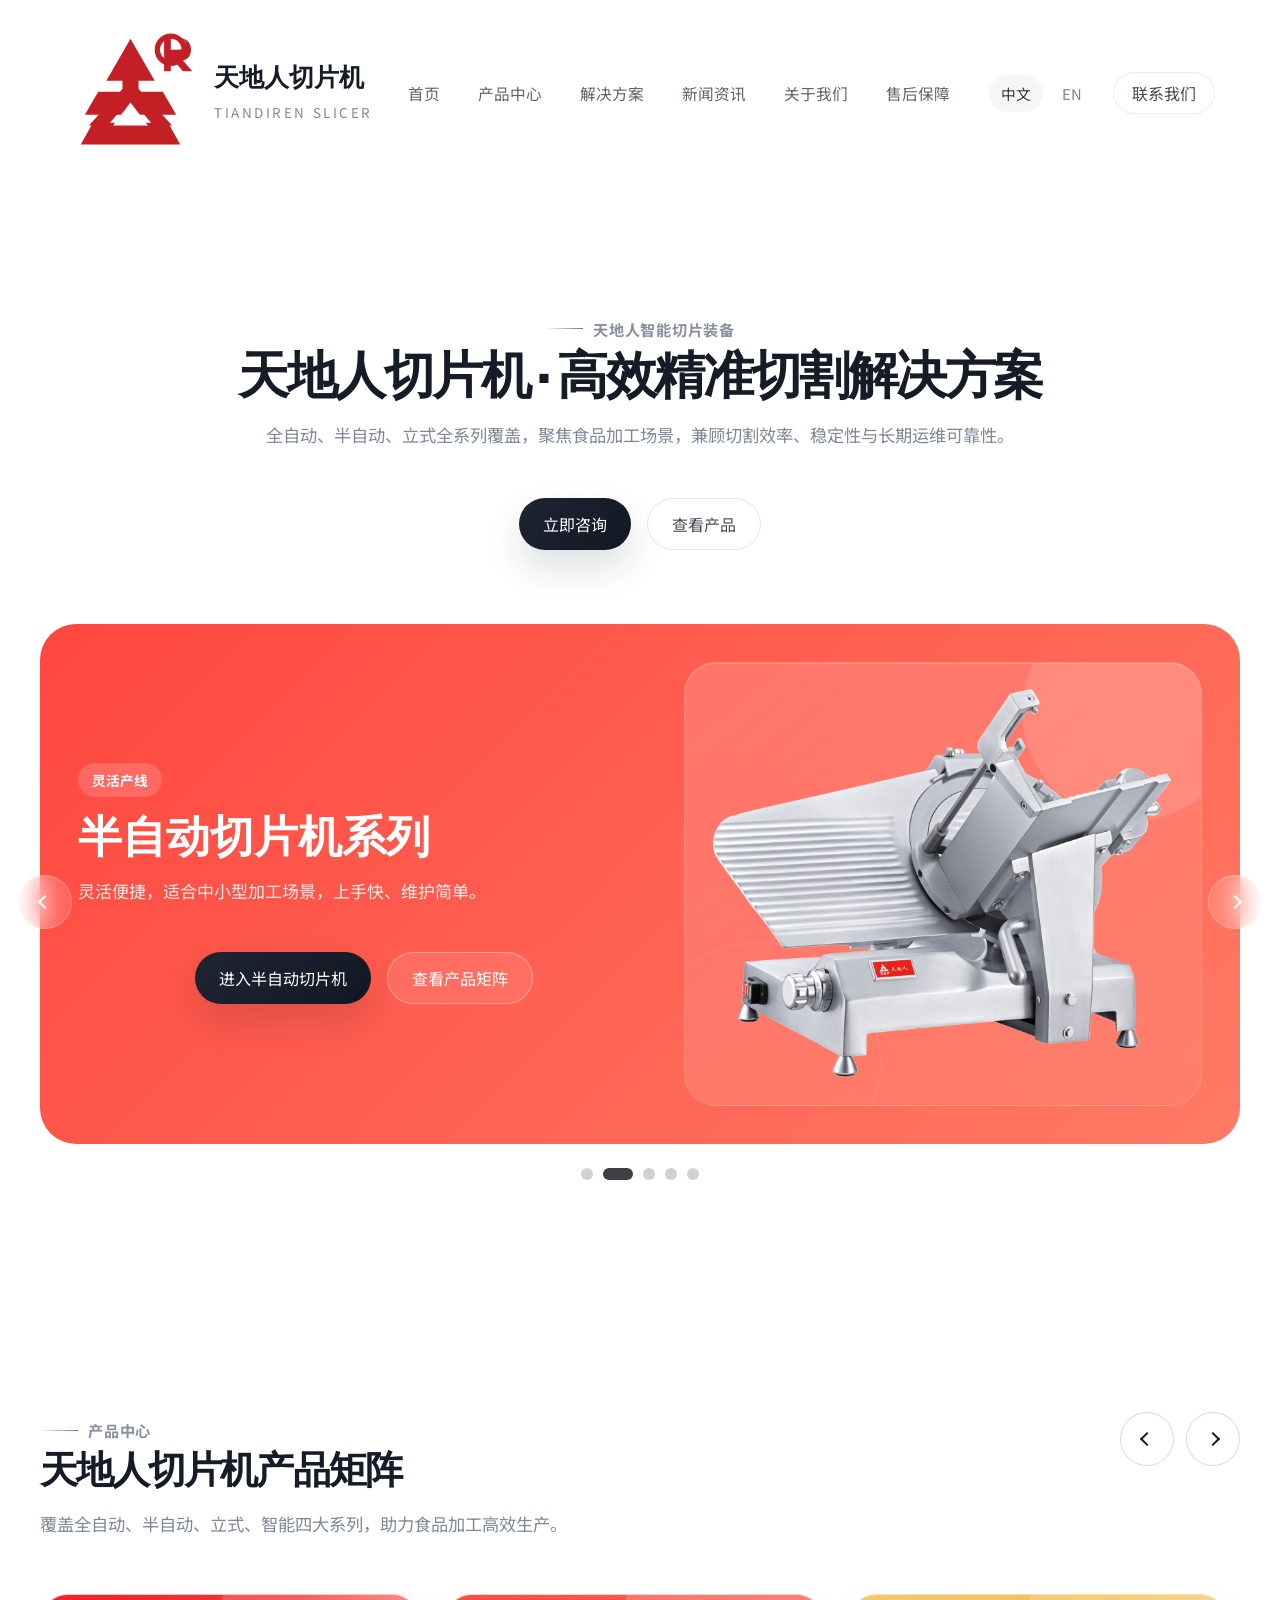
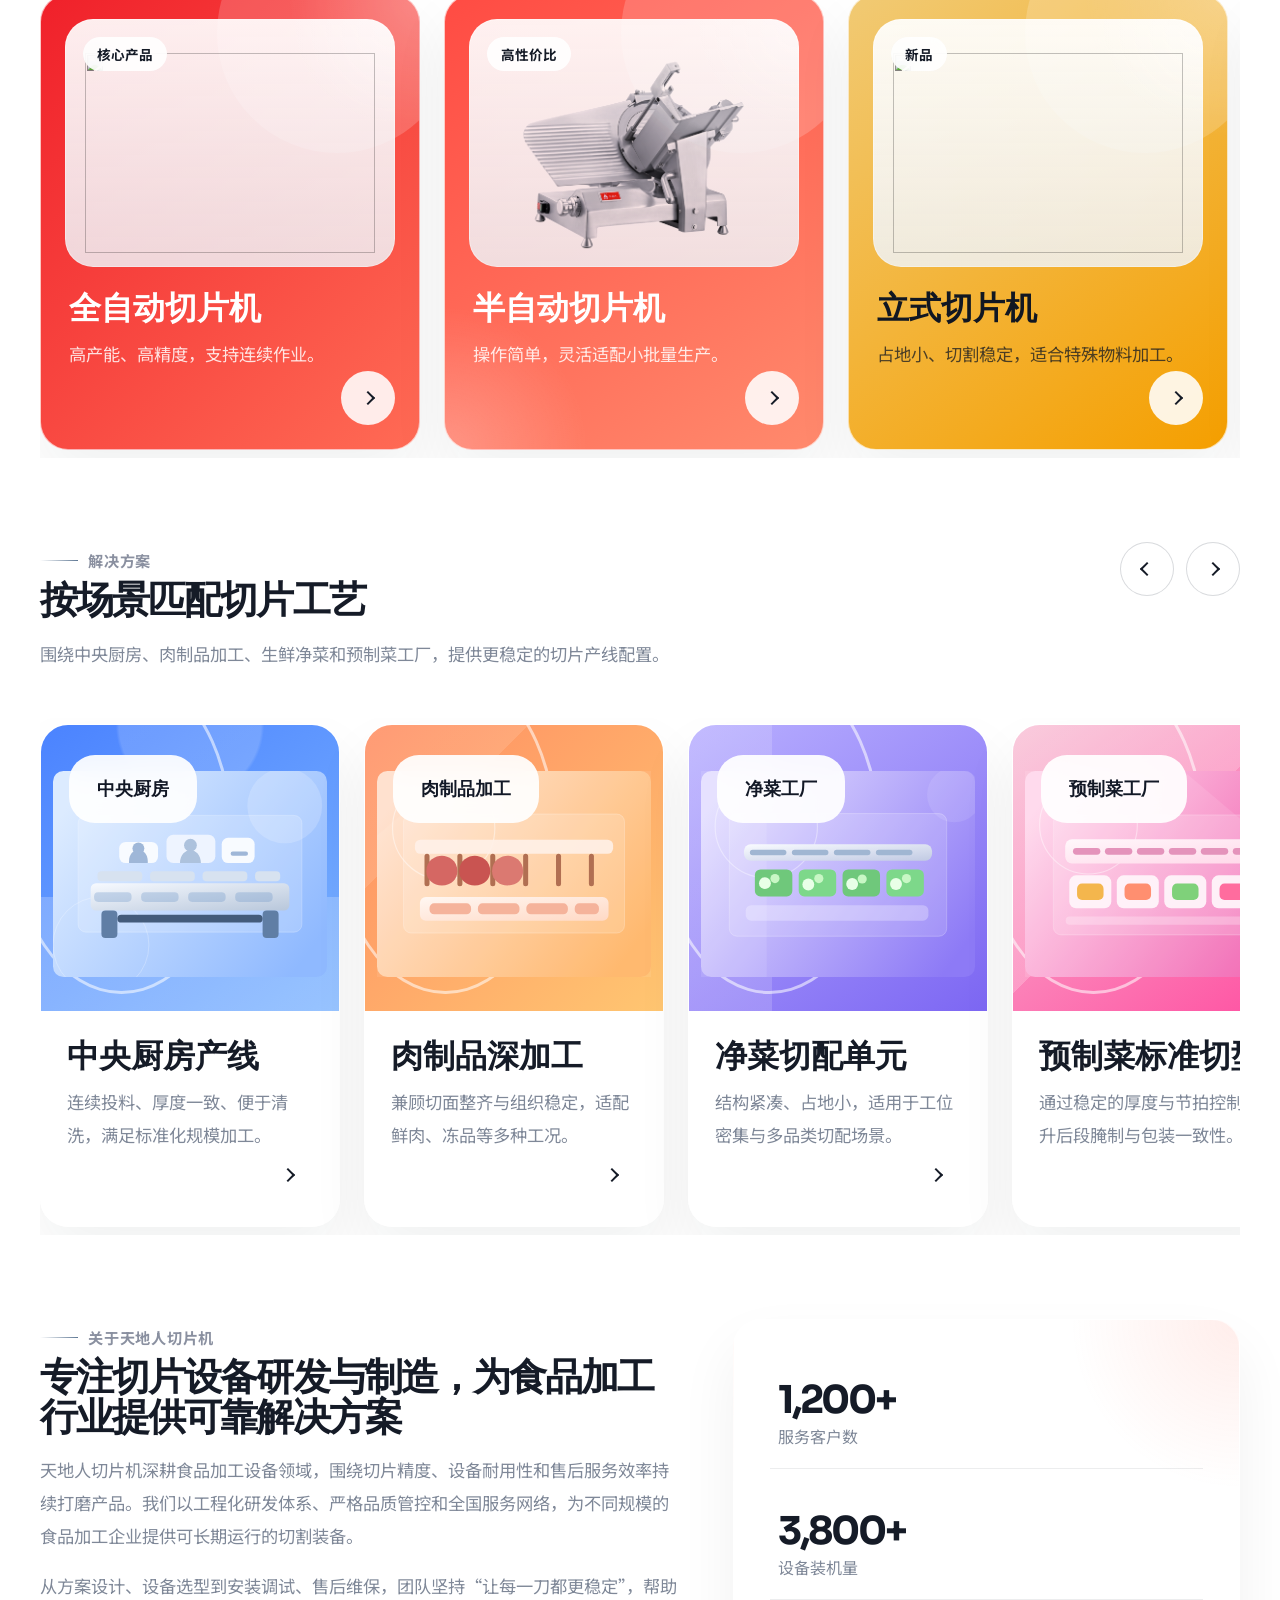
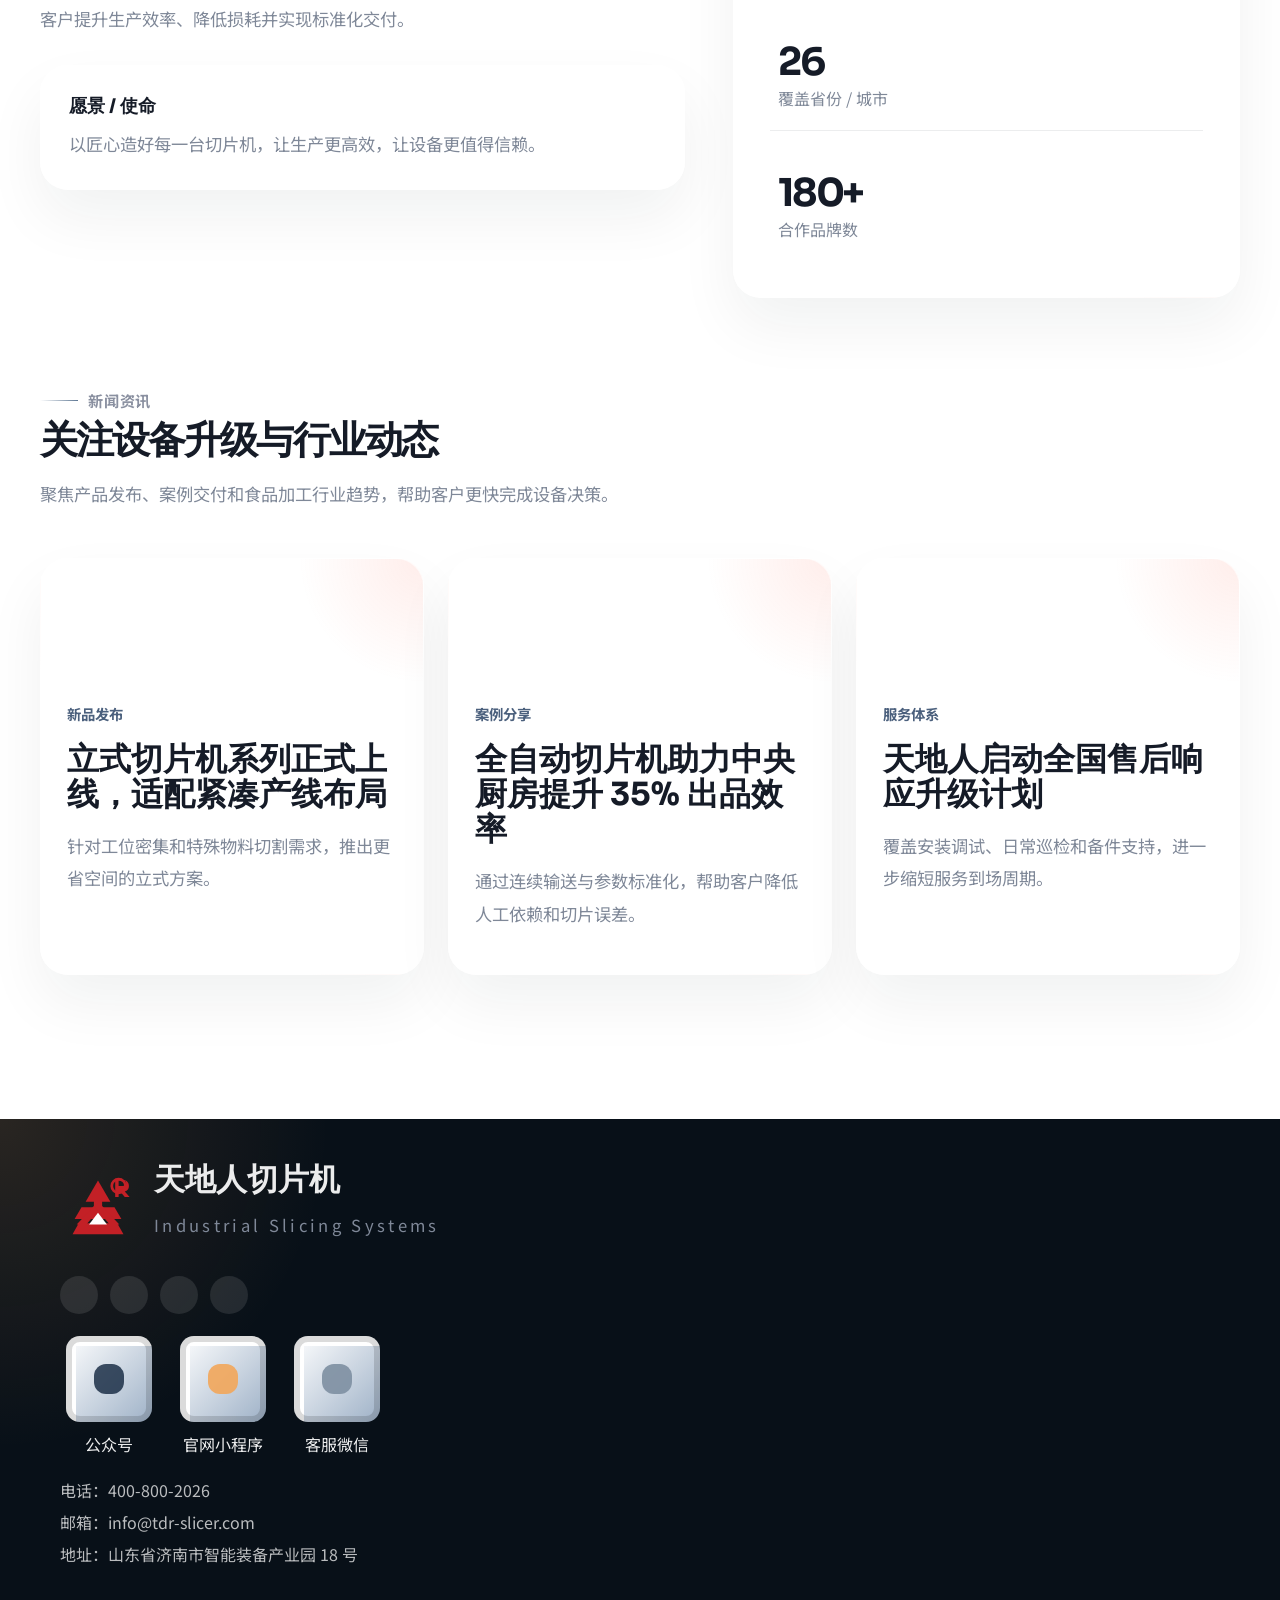
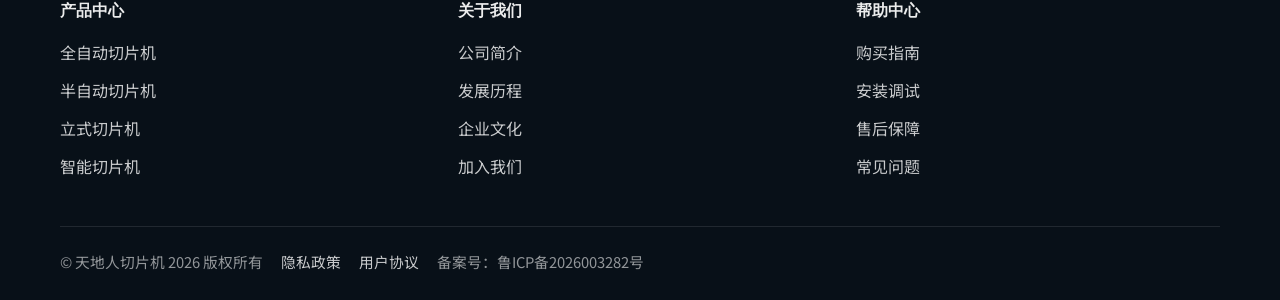
==== commit 8336fa13: "Reclassify product catalog by new hierarchy" ====
--- a/index.html
+++ b/index.html
@@ -39,6 +39,7 @@
               <a href="./products.html?category=semi-automatic" data-product-menu-index="1">半自动切片机</a>
               <a href="./products.html?category=vertical" data-product-menu-index="2">立式切片机</a>
               <a href="./products.html?category=smart" data-product-menu-index="3">智能切片机</a>
+              <a href="./products.html?category=fresh-meat" data-product-menu-index="4">鲜肉切片机</a>
             </div>
           </div>
           <a href="#solutions" data-menu-index="2">解决方案</a>
--- a/styles.css
+++ b/styles.css
@@ -82,18 +82,18 @@
 
 .brand-mark {
   display: inline-grid;
-  grid-template-columns: repeat(4, 11px);
-  gap: 5px;
+  grid-template-columns: repeat(4, 14px);
+  gap: 6px;
   align-items: end;
-  width: 58px;
-  height: 48px;
+  width: 76px;
+  height: 66px;
   position: relative;
-  flex: 0 0 58px;
+  flex: 0 0 76px;
 }
 
 .brand-mark span {
   display: block;
-  width: 11px;
+  width: 14px;
   border-radius: 999px;
   background: linear-gradient(180deg, #ff8790 0%, #ff5a57 100%);
 }
@@ -117,34 +117,87 @@
 }
 
 .brand-mark span:nth-child(1) {
-  height: 24px;
+  height: 32px;
 }
 
 .brand-mark span:nth-child(2) {
+  height: 52px;
+}
+
+.brand-mark span:nth-child(3) {
+  height: 66px;
+}
+
+.brand-mark span:nth-child(4) {
   height: 38px;
-}
-
-.brand-mark span:nth-child(3) {
-  height: 48px;
-}
-
-.brand-mark span:nth-child(4) {
-  height: 28px;
 }
 
 .brand-text strong,
 .footer-logo strong {
   display: block;
   font-family: "Sora", sans-serif;
-  font-size: 1.34rem;
+  font-size: 1.92rem;
   line-height: 1.1;
 }
 
 .brand-text small,
 .footer-logo p {
   color: var(--muted);
-  font-size: 0.86rem;
-  letter-spacing: 0.16em;
+  font-size: 1.04rem;
+  letter-spacing: 0.2em;
+}
+
+.brand {
+  gap: 18px;
+}
+
+.brand .brand-mark {
+  grid-template-columns: repeat(4, 18px);
+  gap: 8px;
+  width: 131px;
+  height: 116px;
+  flex-basis: 131px;
+  overflow: visible;
+}
+
+.brand .brand-mark span {
+  width: 18px;
+}
+
+.brand .brand-mark span:nth-child(1) {
+  height: 53px;
+}
+
+.brand .brand-mark span:nth-child(2) {
+  height: 85px;
+}
+
+.brand .brand-mark span:nth-child(3) {
+  height: 116px;
+}
+
+.brand .brand-mark span:nth-child(4) {
+  height: 67px;
+}
+
+.brand .brand-logo-image.has-image {
+  inset: -6%;
+  width: 112%;
+  height: 112%;
+  object-fit: contain;
+  object-position: center;
+  transform: none;
+}
+
+.brand .brand-text strong {
+  font-size: 1.55rem;
+}
+
+.brand .brand-text small {
+  display: block;
+  margin-top: 10px;
+  font-size: 0.84rem;
+  letter-spacing: 0.19em;
 }
 
 .main-nav {
@@ -331,12 +384,12 @@
 }
 
 .hero {
-  padding: 92px 0 126px;
+  padding: 108px 0 148px;
 }
 
 .hero-copy {
   max-width: 860px;
-  margin: 0 auto 58px;
+  margin: 0 auto 74px;
   text-align: center;
 }
 
@@ -386,7 +439,7 @@
   display: flex;
   justify-content: center;
   gap: 16px;
-  margin-top: 38px;
+  margin-top: 46px;
 }
 
 .hero-slider {
@@ -897,9 +950,10 @@
 .tag {
   position: absolute;
   top: 18px;
-  right: 18px;
+  left: 18px;
   background: rgba(255, 255, 255, 0.88);
   color: var(--ink);
+  z-index: 2;
 }
 
 .card-machine {
@@ -911,13 +965,44 @@
 }
 
 .product-visual {
-  position: absolute;
-  inset: 0;
-  z-index: 0;
+  position: relative;
+  inset: auto;
+  width: 100%;
+  height: 100%;
+  z-index: 1;
+}
+
+.product-media-shell {
+  position: relative;
+  height: 248px;
+  margin: -4px -4px 24px;
+  overflow: hidden;
+  border-radius: 28px;
+  background:
+    radial-gradient(circle at top right, rgba(255, 255, 255, 0.34), transparent 26%),
+    linear-gradient(180deg, rgba(255, 255, 255, 0.92), rgba(239, 243, 248, 0.84));
+  box-shadow: inset 0 0 0 1px rgba(255, 255, 255, 0.35);
+}
+
+.product-card.has-uploaded-media .product-visual {
+  object-fit: contain;
+  object-position: center;
+  padding: 34px 20px 14px;
+  mix-blend-mode: multiply;
+  background: transparent;
+  filter: contrast(1.04) saturate(0.96);
+}
+
+.product-card.is-no-media .product-visual {
+  display: none;
+}
+
+.product-card.is-no-media .product-media-shell {
+  display: none;
 }
 
 .product-content {
-  max-width: 78%;
+  max-width: 100%;
 }
 
 .product-content h3,
@@ -930,7 +1015,7 @@
 }
 
 .product-content p {
-  margin-top: 16px;
+  margin-top: 12px;
   color: rgba(255, 255, 255, 0.84);
 }
 
@@ -1406,30 +1491,45 @@
     --container: calc(100vw - 26px);
   }
 
+  .section,
+  .news-section,
+  .about,
+  .site-footer {
+    content-visibility: auto;
+    contain-intrinsic-size: 720px;
+  }
+
   .page-shell {
-    padding-top: 12px;
+    padding-top: 6px;
   }
 
   .site-header {
-    top: 8px;
-    padding: 12px 14px;
-    gap: 10px;
-    border-radius: 20px;
+    top: 6px;
+    padding: 10px 12px;
+    gap: 6px;
+    border: 1px solid rgba(16, 26, 43, 0.06);
+    border-radius: 16px;
+    background: rgba(255, 255, 255, 0.92);
+    backdrop-filter: blur(14px);
+    box-shadow: 0 12px 28px rgba(16, 26, 43, 0.08);
+    grid-template-columns: minmax(0, 1fr) auto auto;
   }
 
   .main-nav {
     left: 10px;
     right: 10px;
-    top: 72px;
-    padding: 12px;
-    border-radius: 20px;
+    top: 64px;
+    padding: 10px;
+    border-radius: 18px;
+    max-height: calc(100vh - 96px);
+    overflow-y: auto;
   }
 
   .main-nav a {
-    padding: 13px 14px;
-    min-height: 50px;
-    font-size: 0.96rem;
-    line-height: 1.4;
+    padding: 12px 13px;
+    min-height: 46px;
+    font-size: 0.9rem;
+    line-height: 1.35;
   }
 
   .brand-text small {
@@ -1438,7 +1538,11 @@
 
   .brand,
   .footer-logo {
-    gap: 12px;
+    gap: 10px;
+  }
+
+  .brand {
+    min-width: 0;
   }
 
   .brand-mark {
@@ -1469,50 +1573,112 @@
     height: 24px;
   }
 
+  .brand .brand-mark {
+    width: 30px;
+    height: 30px;
+    flex-basis: 30px;
+    grid-template-columns: none;
+    gap: 0;
+  }
+
+  .brand .brand-mark span {
+    display: none;
+  }
+
+  .brand .brand-logo-image {
+    inset: 0;
+    width: 100%;
+    height: 100%;
+    object-fit: contain;
+    object-position: center;
+  }
+
+  .brand .brand-logo-image.has-image {
+    inset: 0;
+    width: 100%;
+    height: 100%;
+  }
+
   .brand-text strong,
   .footer-logo strong {
-    font-size: 0.98rem;
+    font-size: 0.92rem;
     letter-spacing: -0.02em;
+  }
+
+  .brand-text {
+    min-width: 0;
+  }
+
+  .brand-text strong {
+    white-space: normal;
+    overflow: visible;
+    text-overflow: clip;
+    line-height: 1.08;
+  }
+
+  .header-actions {
+    gap: 6px;
   }
 
   .lang-switch {
     padding: 2px;
+    font-size: 0.74rem;
+  }
+
+  .lang-option {
+    min-width: 32px;
+    padding: 5px 7px;
+    font-size: 0.74rem;
+  }
+
+  .menu-toggle {
+    width: 34px;
+    height: 34px;
+  }
+
+  .menu-toggle span {
+    width: 15px;
+    margin: 4px auto;
+  }
+
+  .hero {
+    padding: 14px 0 28px;
+  }
+
+  .eyebrow {
+    gap: 8px;
+    margin-bottom: 8px;
+    font-size: 0.72rem;
+    letter-spacing: 0.04em;
+  }
+
+  .eyebrow::before {
+    width: 24px;
+  }
+
+  .hero h1 {
+    font-size: 1.42rem;
+    line-height: 1.12;
+    letter-spacing: -0.05em;
+  }
+
+  .hero-copy {
+    margin-bottom: 10px;
+    text-align: left;
+  }
+
+  .hero-copy p {
+    margin-top: 10px;
     font-size: 0.82rem;
-  }
-
-  .lang-option {
-    min-width: 42px;
-    padding: 7px 9px;
-    font-size: 0.82rem;
-  }
-
-  .menu-toggle {
-    width: 42px;
-    height: 42px;
-  }
-
-  .hero h1 {
-    font-size: 2rem;
-    line-height: 1.08;
-    letter-spacing: -0.06em;
-  }
-
-  .hero-copy {
-    margin-bottom: 18px;
-    text-align: left;
-  }
-
-  .hero-copy p {
-    margin-top: 14px;
-    font-size: 0.98rem;
-    line-height: 1.8;
+    line-height: 1.54;
   }
 
   .hero-actions,
   .slide-actions {
     flex-direction: column;
     align-items: stretch;
-    gap: 12px;
+    gap: 8px;
+    margin-top: 14px;
   }
 
   .hero-actions .primary-btn,
@@ -1520,36 +1686,99 @@
   .slide-actions .primary-btn,
   .slide-actions .ghost-btn {
     width: 100%;
-    min-height: 48px;
+    min-height: 42px;
+    font-size: 0.88rem;
   }
 
   .hero-track {
-    min-height: 690px;
+    min-height: 430px;
   }
 
   .hero-slide {
-    gap: 14px;
-    padding: 20px 16px 58px;
-    border-radius: 26px;
+    grid-template-columns: 1fr;
+    gap: 10px;
+    padding: 16px 14px 18px;
+    border-radius: 20px;
+  }
+
+  .theme-overview,
+  .theme-auto,
+  .theme-semi,
+  .theme-vertical {
+    color: var(--ink);
+  }
+
+  .theme-overview {
+    background:
+      radial-gradient(circle at top right, rgba(255, 255, 255, 0.92), transparent 28%),
+      linear-gradient(180deg, #fff8f5 0%, #ffe9e0 100%);
+  }
+
+  .theme-auto {
+    background:
+      radial-gradient(circle at top right, rgba(255, 255, 255, 0.9), transparent 28%),
+      linear-gradient(180deg, #fff7f2 0%, #ffe6dc 100%);
+  }
+
+  .theme-semi {
+    background:
+      radial-gradient(circle at top right, rgba(255, 255, 255, 0.88), transparent 28%),
+      linear-gradient(180deg, #fff8f1 0%, #ffe8d8 100%);
+  }
+
+  .theme-vertical {
+    background:
+      radial-gradient(circle at top right, rgba(255, 255, 255, 0.88), transparent 28%),
+      linear-gradient(180deg, #fffaf0 0%, #f8e5b5 100%);
+  }
+
+  .slide-badge {
+    background: rgba(255, 255, 255, 0.72);
+    color: var(--ink);
+  }
+
+  .hero-machine {
+    min-height: 182px;
   }
 
   .hero-slide h2 {
-    font-size: 1.52rem;
-    line-height: 1.14;
+    font-size: 1.06rem;
+    line-height: 1.2;
+    margin: 8px 0 6px;
   }
 
   .hero-slide p {
-    font-size: 0.9rem;
-    line-height: 1.7;
+    font-size: 0.76rem;
+    line-height: 1.5;
+    color: var(--muted);
+  }
+
+  .hero-slide .ghost-btn.light {
+    border-color: rgba(17, 23, 34, 0.1);
+    color: var(--ink);
+    background: rgba(255, 255, 255, 0.55);
+  }
+
+  .hero-slide .primary-btn {
+    box-shadow: none;
   }
 
   .machine-card {
-    min-height: 210px;
-    border-radius: 24px;
+    min-height: 182px;
+    border-radius: 16px;
+    background: linear-gradient(180deg, rgba(255, 255, 255, 0.7), rgba(246, 248, 251, 0.88));
+    border-color: rgba(17, 23, 34, 0.06);
+    box-shadow: inset 0 0 0 1px rgba(255, 255, 255, 0.4);
+  }
+
+  .machine-card.has-uploaded-media .hero-visual,
+  .machine-card.has-uploaded-media .hero-video {
+    transform: scale(1.34);
+    transform-origin: center center;
   }
 
   .machine {
-    inset: 24px 14px 48px;
+    inset: 14px 10px 22px;
   }
 
   .machine-notes {
@@ -1565,7 +1794,7 @@
   }
 
   .section {
-    padding-top: 52px;
+    padding-top: 30px;
   }
 
   .section-heading {
@@ -1574,10 +1803,14 @@
     margin-bottom: 20px;
   }
 
+  .section-nav {
+    display: none;
+  }
+
   .section h2,
   .about h2 {
-    font-size: 1.92rem;
-    line-height: 1.12;
+    font-size: 1.36rem;
+    line-height: 1.14;
     letter-spacing: -0.05em;
   }
 
@@ -1586,14 +1819,24 @@
   .news-card p,
   .product-content p,
   .solution-copy p {
-    font-size: 0.94rem;
-    line-height: 1.8;
+    font-size: 0.82rem;
+    line-height: 1.56;
   }
 
   .card-rail,
   .card-rail.compact {
-    grid-auto-columns: minmax(92vw, 92vw);
-    gap: 16px;
+    grid-auto-flow: column;
+    grid-auto-columns: minmax(84vw, 84vw);
+    gap: 12px;
+    overflow-x: auto;
+    overflow-y: hidden;
+    padding: 0 0 6px;
+    scroll-snap-type: x mandatory;
+  }
+
+  .card-rail > *,
+  .card-rail.compact > * {
+    scroll-snap-align: start;
   }
 
   .product-card,
@@ -1610,31 +1853,120 @@
   }
 
   .product-card {
-    min-height: 390px;
-    padding: 20px;
+    min-height: 0;
+    padding: 14px;
+    border-radius: 28px;
+    background: #fff;
+    border: 1px solid rgba(17, 23, 34, 0.06);
+    box-shadow: 0 22px 48px rgba(17, 23, 34, 0.08);
+    color: var(--ink);
+  }
+
+  .product-card.has-uploaded-media {
+    display: flex;
+    flex-direction: column;
+    justify-content: flex-start;
+    overflow: hidden;
+  }
+
+  .product-card::before {
+    display: none;
+  }
+
+  .product-media-shell {
+    height: 228px;
+    margin: 0 0 16px;
+    border-radius: 22px;
+    background:
+      radial-gradient(circle at top right, rgba(255, 255, 255, 0.84), transparent 28%),
+      linear-gradient(180deg, #f7f9fc, #eef2f7);
+    box-shadow: inset 0 0 0 1px rgba(17, 23, 34, 0.04);
+  }
+
+  .product-content {
+    max-width: 100%;
+    position: relative;
+    z-index: 2;
   }
 
   .product-content h3,
   .solution-copy h3,
   .news-card h3 {
-    font-size: 1.5rem;
+    font-size: 1.08rem;
+    line-height: 1.18;
   }
 
   .card-machine {
-    height: 204px;
-    margin: 36px 0 10px;
+    height: 146px;
+    margin: 22px 0 8px;
+  }
+
+  .product-card.has-uploaded-media .product-visual {
+    inset: auto;
+    padding: 14px 8px 4px;
+    border-radius: 0;
+    object-fit: contain;
+    object-position: center;
+    background: transparent;
+    mask-image: none;
+    -webkit-mask-image: none;
+    mix-blend-mode: multiply;
+    filter: contrast(1.03) saturate(0.97);
+  }
+
+  .product-content p {
+    margin-top: 8px;
+    font-size: 0.8rem;
+    line-height: 1.5;
+    color: var(--muted);
+  }
+
+  .product-card.has-uploaded-media .product-content {
+    padding-top: 0;
+  }
+
+  .product-card.has-uploaded-media .tag {
+    z-index: 3;
+    top: 12px;
+    left: 12px;
+    right: auto;
+    padding: 8px 12px;
+    font-size: 0.76rem;
+    background: rgba(255, 255, 255, 0.96);
+  }
+
+  .accent-blue,
+  .accent-silver,
+  .accent-steel {
+    background: #fff;
+    color: var(--ink);
+  }
+
+  .accent-steel .product-content p,
+  .accent-blue .product-content p,
+  .accent-silver .product-content p {
+    color: var(--muted);
+  }
+
+  .product-card .card-link {
+    width: 46px;
+    height: 46px;
+    right: 14px;
+    bottom: 14px;
+    background: #f4f6fa;
+    box-shadow: none;
   }
 
   .solution-card {
-    min-height: 360px;
+    min-height: 0;
   }
 
   .solution-visual {
-    height: 220px;
+    height: 156px;
   }
 
   .solution-copy {
-    padding: 22px 20px 68px;
+    padding: 16px 16px 54px;
   }
 
   .stats-panel {
@@ -1650,13 +1982,17 @@
   }
 
   .news-card {
-    min-height: 220px;
-    padding: 20px;
+    min-height: 0;
+    padding: 18px;
   }
 
   .news-upload {
-    height: 110px;
-    margin: -20px -20px 16px;
+    height: 88px;
+    margin: -18px -18px 14px;
+  }
+
+  .slider-arrow {
+    display: none !important;
   }
 
   .site-footer {
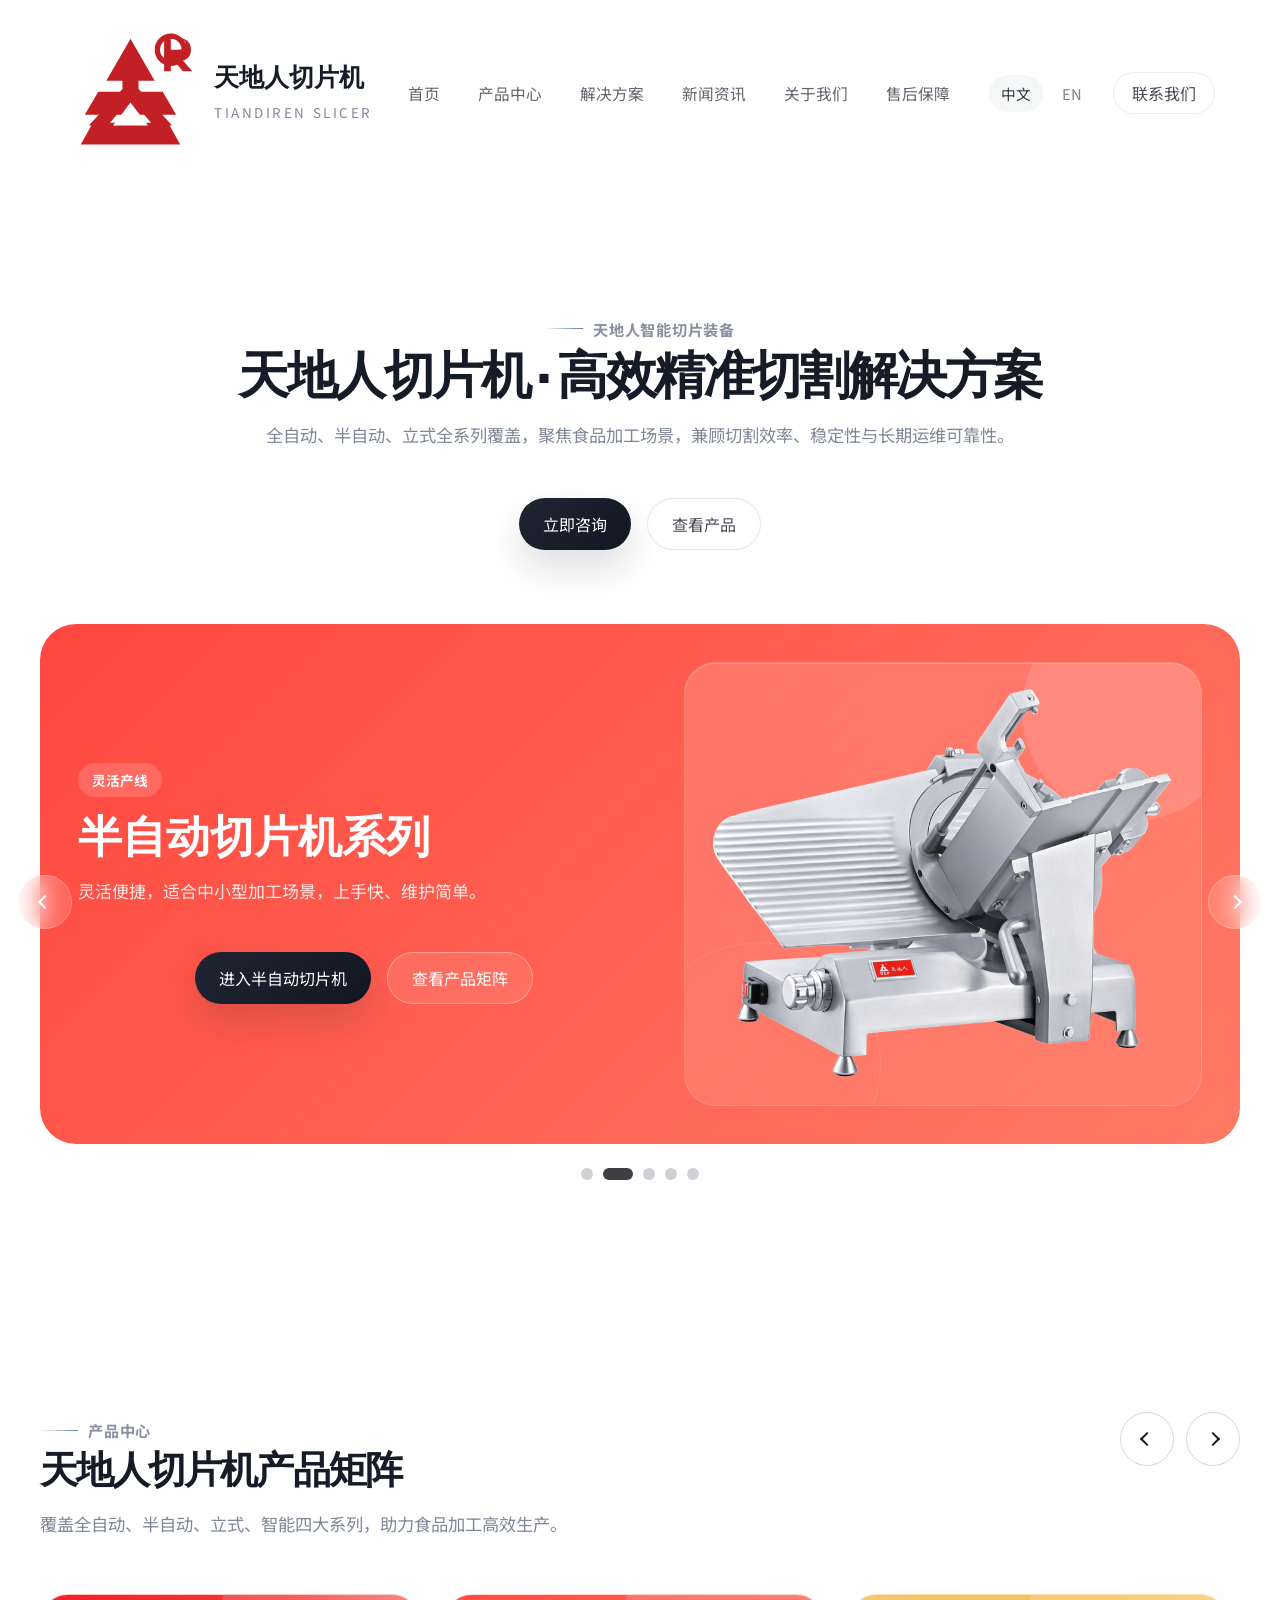
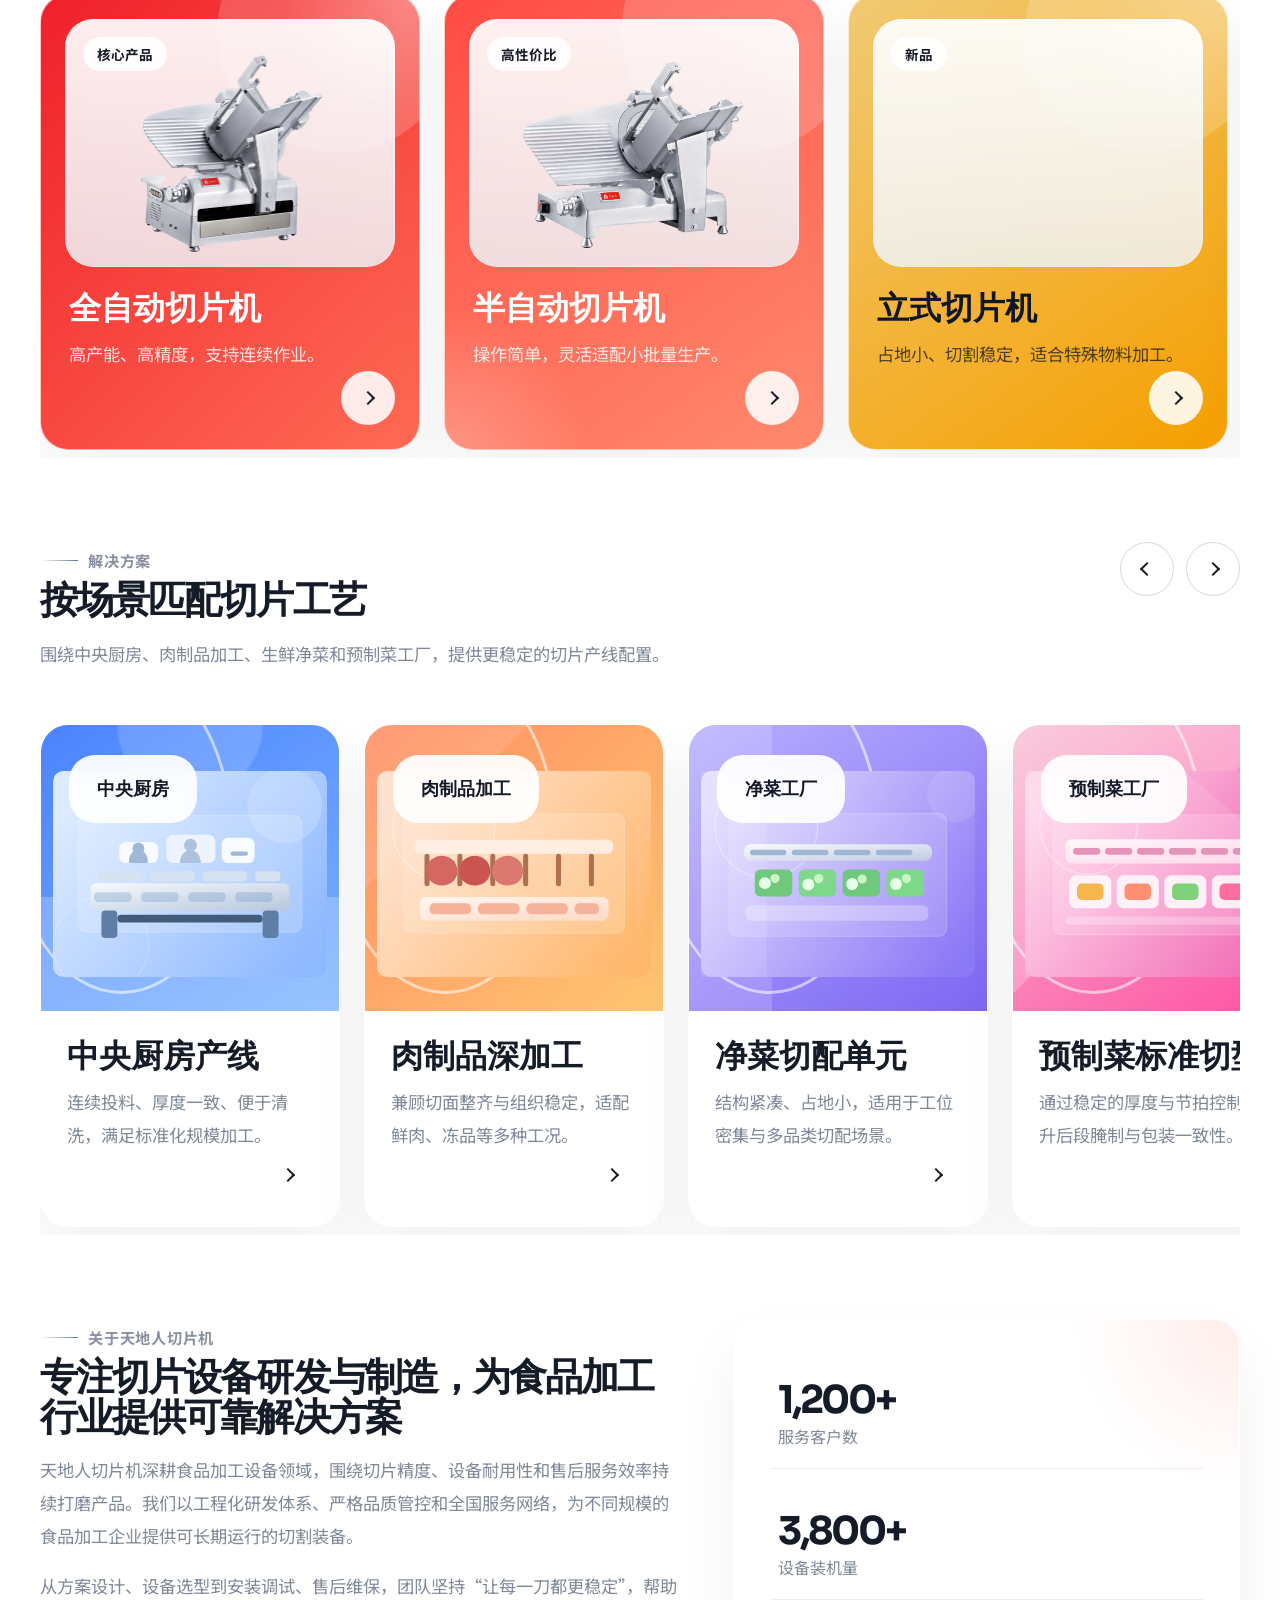
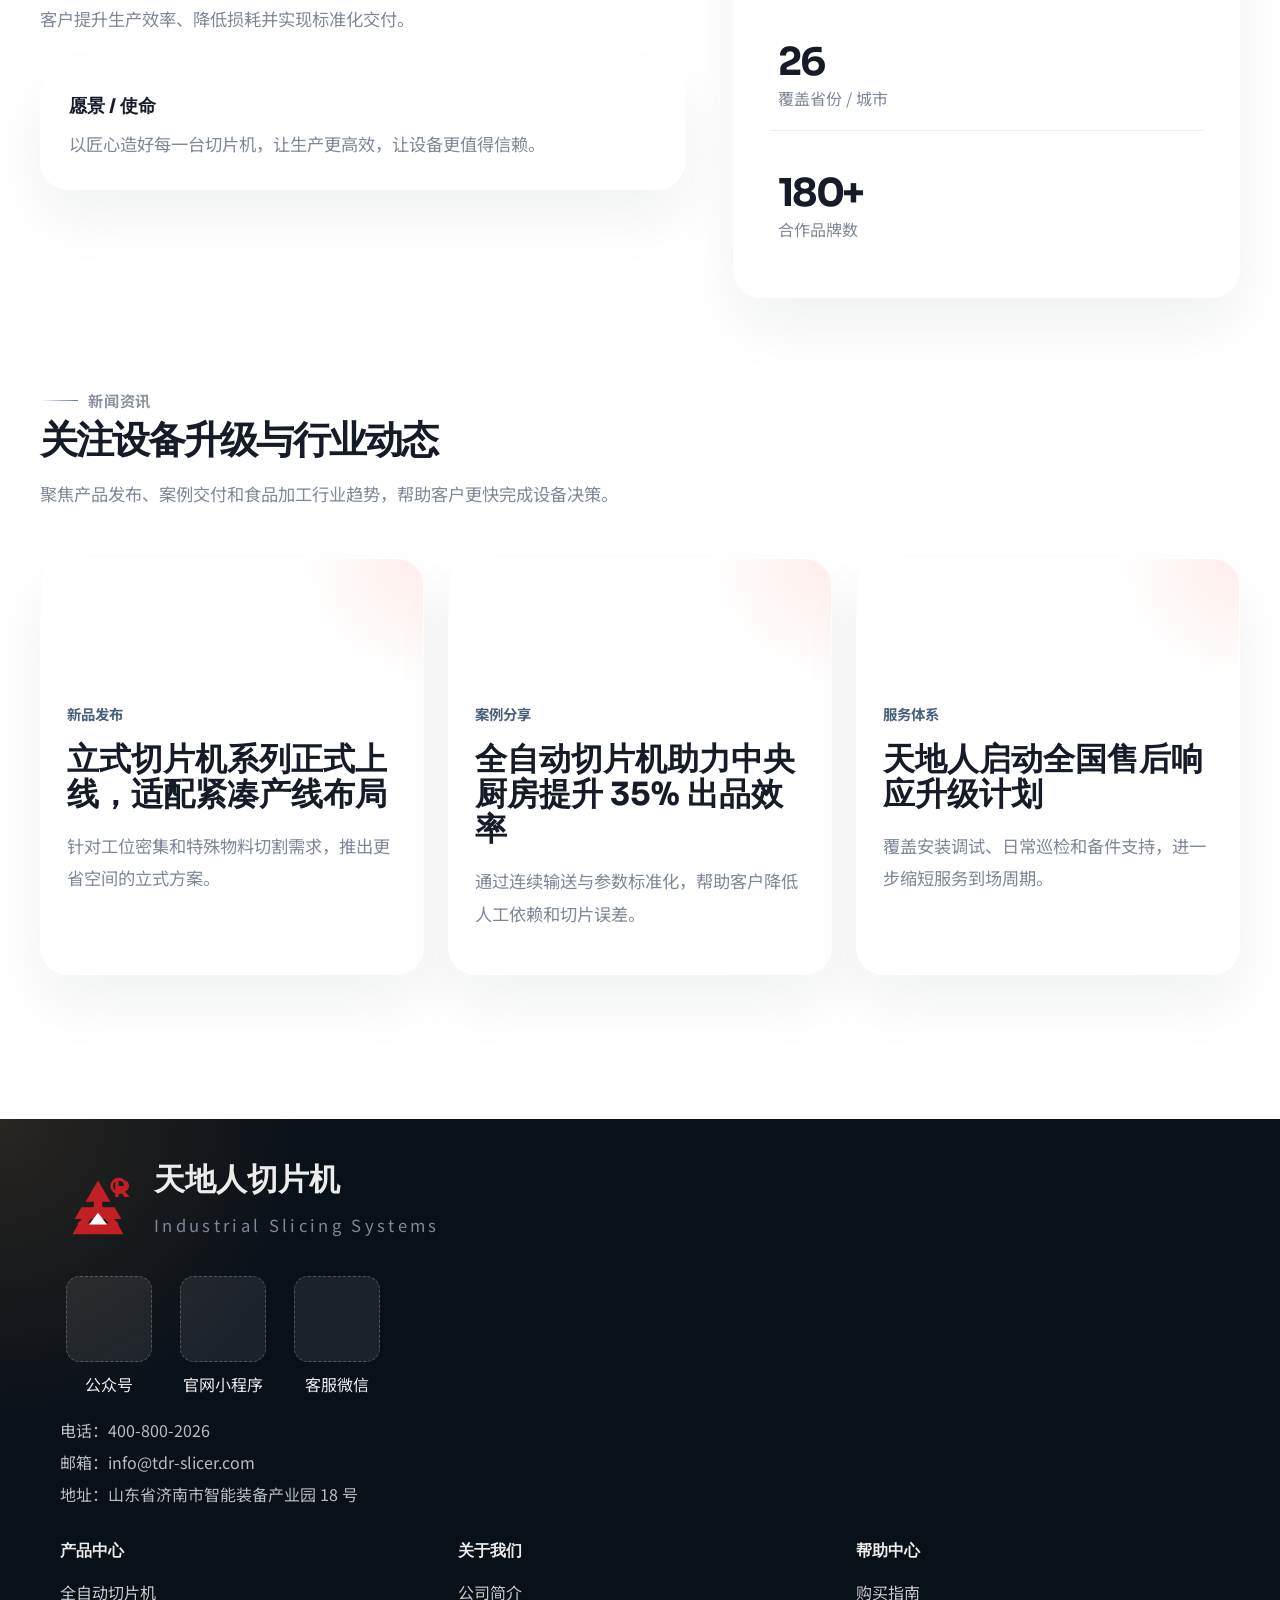
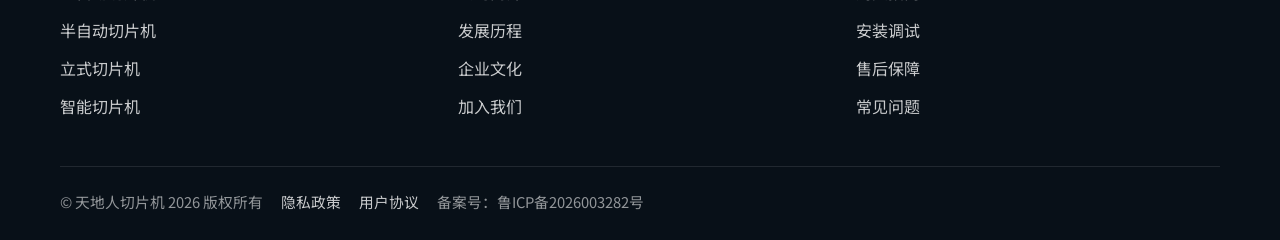
==== commit 69cd5222: "Footer QR: make add/remove manageable and remove circle placeholders" ====
--- a/index.html
+++ b/index.html
@@ -260,27 +260,7 @@
             </div>
           </div>
 
-          <div class="social-row">
-            <a href="mailto:info@tdr-slicer.com" aria-label="邮箱"></a>
-            <a href="tel:400-800-2026" aria-label="电话"></a>
-            <a href="#" aria-label="微信"></a>
-            <a href="#" aria-label="抖音"></a>
-          </div>
-
-          <div class="qr-grid">
-            <div class="qr-card">
-              <div class="qr-code" data-qr-index="0"></div>
-              <span data-qr-label="0">公众号</span>
-            </div>
-            <div class="qr-card">
-              <div class="qr-code alt" data-qr-index="1"></div>
-              <span data-qr-label="1">官网小程序</span>
-            </div>
-            <div class="qr-card">
-              <div class="qr-code warm" data-qr-index="2"></div>
-              <span data-qr-label="2">客服微信</span>
-            </div>
-          </div>
+          <div class="qr-grid" id="footer-qr-grid"></div>
 
           <ul class="contact-list">
             <li data-footer-contact="0">电话：400-800-2026</li>
--- a/styles.css
+++ b/styles.css
@@ -988,9 +988,10 @@
   object-fit: contain;
   object-position: center;
   padding: 34px 20px 14px;
-  mix-blend-mode: multiply;
+  mix-blend-mode: normal;
   background: transparent;
-  filter: contrast(1.04) saturate(0.96);
+  filter: none;
+  opacity: 1;
 }
 
 .product-card.is-no-media .product-visual {
@@ -1250,18 +1251,6 @@
   gap: 22px;
 }
 
-.social-row {
-  display: flex;
-  gap: 12px;
-}
-
-.social-row a {
-  width: 38px;
-  height: 38px;
-  border-radius: 50%;
-  background: rgba(255, 255, 255, 0.1);
-}
-
 .qr-grid {
   display: flex;
   flex-wrap: wrap;
@@ -1280,33 +1269,24 @@
   width: 86px;
   height: 86px;
   border-radius: 14px;
-  background:
-    linear-gradient(90deg, #fff 10px, transparent 10px) 0 0 / 18px 18px,
-    linear-gradient(#fff 10px, transparent 10px) 0 0 / 18px 18px,
-    linear-gradient(135deg, #ffffff 0%, #9eb1c7 100%);
-  box-shadow: inset 0 0 0 6px rgba(0, 0, 0, 0.14);
+  border: 1px dashed rgba(255, 255, 255, 0.22);
+  background: rgba(255, 255, 255, 0.08);
   background-size: cover;
   background-position: center;
 }
 
 .qr-code::after {
-  content: "";
-  position: absolute;
-  inset: 28px;
-  border-radius: 12px;
-  background: rgba(16, 36, 61, 0.8);
-}
-
-.qr-code.alt::after {
-  background: rgba(242, 166, 90, 0.9);
-}
-
-.qr-code.warm::after {
-  background: rgba(130, 146, 164, 0.95);
-}
-
-.qr-code.has-image::after {
   display: none;
+}
+
+.qr-code.has-image {
+  border-color: transparent;
+  background-color: rgba(255, 255, 255, 0.92);
+  box-shadow: inset 0 0 0 1px rgba(0, 0, 0, 0.08);
+}
+
+.qr-code.no-image {
+  border-style: dashed;
 }
 
 .contact-list {
@@ -1910,8 +1890,9 @@
     background: transparent;
     mask-image: none;
     -webkit-mask-image: none;
-    mix-blend-mode: multiply;
-    filter: contrast(1.03) saturate(0.97);
+    mix-blend-mode: normal;
+    filter: none;
+    opacity: 1;
   }
 
   .product-content p {
@@ -2020,15 +2001,6 @@
     align-items: center;
   }
 
-  .social-row {
-    gap: 10px;
-  }
-
-  .social-row a {
-    width: 34px;
-    height: 34px;
-  }
-
   .qr-grid {
     display: grid;
     grid-template-columns: repeat(3, minmax(0, 1fr));
